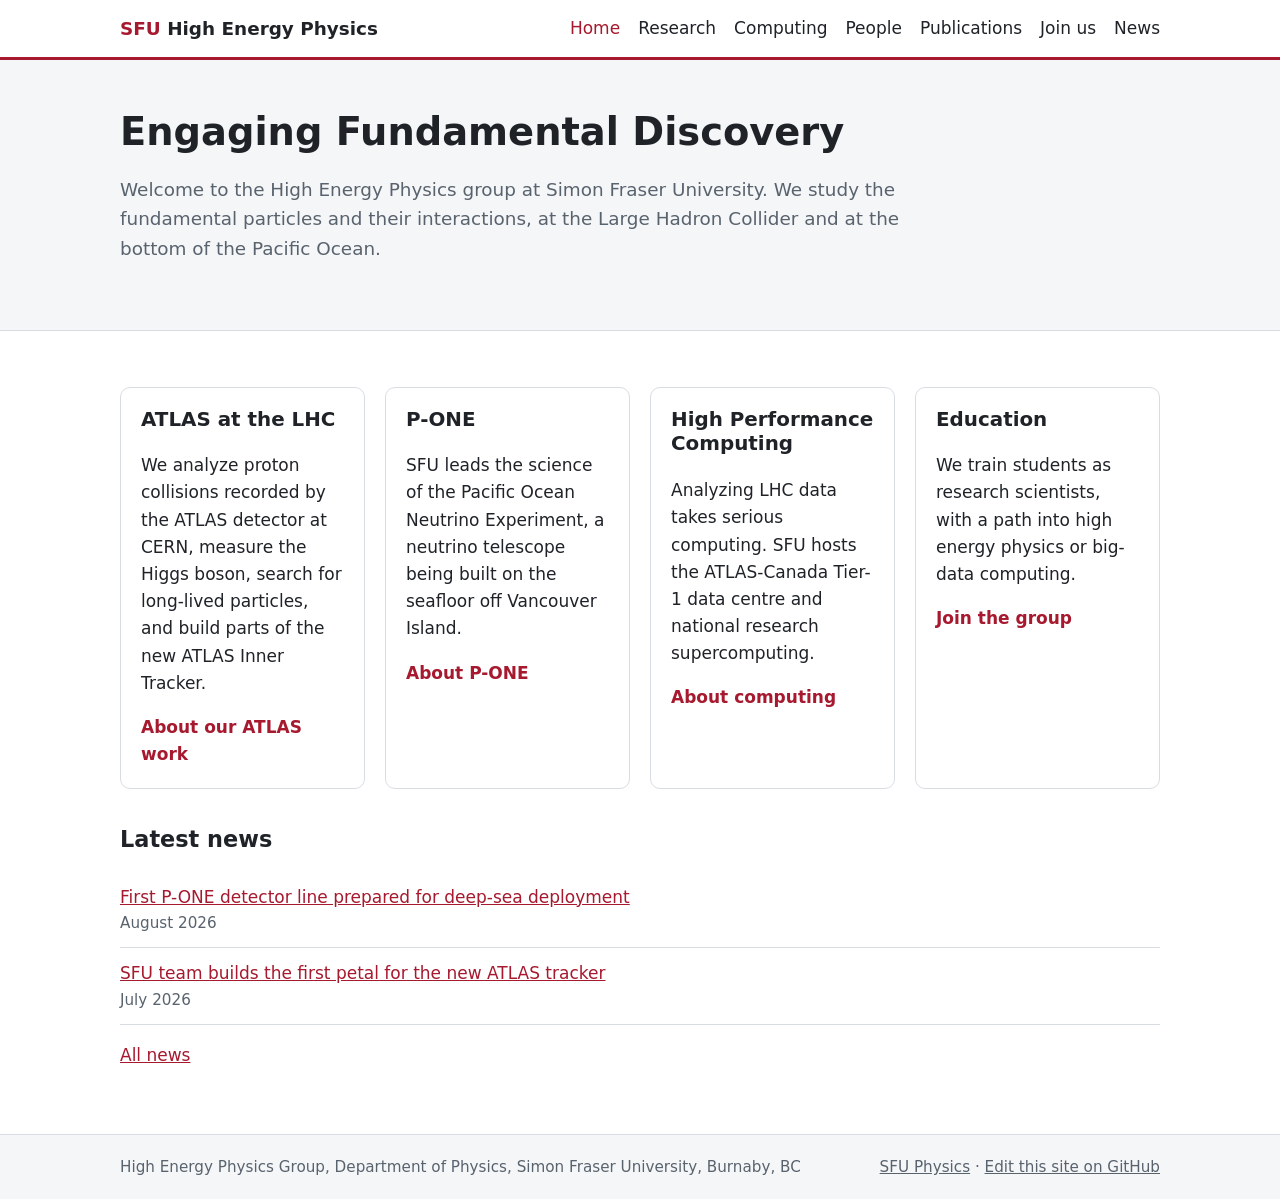
==== index.html @ f0be3c84 "Add starter site: seven pages, shared stylesheet, handover README Plain HTML and CSS with no build s" ====
<!doctype html>
<html lang="en">
<head>
  <meta charset="utf-8">
  <meta name="viewport" content="width=device-width, initial-scale=1">
  <title>Home | SFU High Energy Physics</title>
  <link rel="stylesheet" href="css/style.css">
</head>
<body>
  <!-- HEADER: the same block is on every page. If you change it, change it on all pages. -->
  <header class="site-header">
    <div class="wrap">
      <a class="brand" href="index.html"><span>SFU</span> High Energy Physics</a>
      <nav class="site-nav" aria-label="Main">
        <ul>
        <li><a href="index.html" aria-current="page">Home</a></li>
        <li><a href="research.html">Research</a></li>
        <li><a href="computing.html">Computing</a></li>
        <li><a href="people.html">People</a></li>
        <li><a href="publications.html">Publications</a></li>
        <li><a href="join.html">Join us</a></li>
        <li><a href="news.html">News</a></li>
        </ul>
      </nav>
    </div>
  </header>
  <!-- END HEADER -->

  <section class="hero">
    <div class="wrap">
      <h1>Engaging Fundamental Discovery</h1>
      <p class="lead">Welcome to the High Energy Physics group at Simon Fraser University. We study the fundamental particles and their interactions, at the Large Hadron Collider and at the bottom of the Pacific Ocean.</p>
    </div>
  </section>

  <main>
    <div class="wrap">
      <div class="cards">
        <article class="card">
          <h3>ATLAS at the LHC</h3>
          <p>We analyze proton collisions recorded by the ATLAS detector at CERN, measure the Higgs boson, search for long-lived particles, and build parts of the new ATLAS Inner Tracker.</p>
          <a class="more" href="research.html#atlas">About our ATLAS work</a>
        </article>
        <article class="card">
          <h3>P-ONE</h3>
          <p>SFU leads the science of the Pacific Ocean Neutrino Experiment, a neutrino telescope being built on the seafloor off Vancouver Island.</p>
          <a class="more" href="research.html#p-one">About P-ONE</a>
        </article>
        <article class="card">
          <h3>High Performance Computing</h3>
          <p>Analyzing LHC data takes serious computing. SFU hosts the ATLAS-Canada Tier-1 data centre and national research supercomputing.</p>
          <a class="more" href="computing.html">About computing</a>
        </article>
        <article class="card">
          <h3>Education</h3>
          <p>We train students as research scientists, with a path into high energy physics or big-data computing.</p>
          <a class="more" href="join.html">Join the group</a>
        </article>
      </div>

      <h2>Latest news</h2>
      <ul class="entries">
        <li><a href="https://www.sfu.ca/physics/news-events/news/2026/neutrino-telescope.html">First P-ONE detector line prepared for deep-sea deployment</a>
          <div class="meta">August 2026</div></li>
        <li><a href="https://educationnewscanada.com/article/education/level/university/1/1209546/searching-for-the-next-higgs-boson-sfu-team-drives-global-effort-to-boost-science-experiment-at-large-hadron-collider.html">SFU team builds the first petal for the new ATLAS tracker</a>
          <div class="meta">July 2026</div></li>
      </ul>
      <p><a href="news.html">All news</a></p>
    </div>
  </main>

  <!-- FOOTER: the same block is on every page. -->
  <footer class="site-footer">
    <div class="wrap">
      <span>High Energy Physics Group, Department of Physics, Simon Fraser University, Burnaby, BC</span>
      <span><a href="https://www.sfu.ca/physics.html">SFU Physics</a> · <a href="https://github.com/annabellegrimes/sfu-hep-website">Edit this site on GitHub</a></span>
    </div>
  </footer>
  <!-- END FOOTER -->
</body>
</html>
---- css/style.css ----
/* SFU High Energy Physics: shared stylesheet for every page. */

:root {
  --red: #a6192e;          /* SFU red */
  --red-dark: #7d1322;
  --ink: #1f2328;
  --muted: #59636e;
  --line: #d8dde3;
  --bg: #ffffff;
  --bg-soft: #f5f6f8;
  --max: 1080px;
}

* { box-sizing: border-box; }

body {
  margin: 0;
  font-family: system-ui, -apple-system, "Segoe UI", Roboto, Helvetica, Arial, sans-serif;
  font-size: 17px;
  line-height: 1.6;
  color: var(--ink);
  background: var(--bg);
}

a { color: var(--red); }
a:hover { color: var(--red-dark); }

img { max-width: 100%; height: auto; }

.wrap { max-width: var(--max); margin: 0 auto; padding: 0 20px; }

/* Header and menu */
.site-header { border-bottom: 3px solid var(--red); background: var(--bg); }
.site-header .wrap {
  display: flex; flex-wrap: wrap; align-items: center; justify-content: space-between;
  gap: 12px; padding-top: 14px; padding-bottom: 14px;
}
.brand { font-weight: 700; font-size: 1.15rem; color: var(--ink); text-decoration: none; }
.brand span { color: var(--red); }
.site-nav ul { list-style: none; display: flex; flex-wrap: wrap; gap: 4px 18px; margin: 0; padding: 0; }
.site-nav a { color: var(--ink); text-decoration: none; font-weight: 500; }
.site-nav a:hover, .site-nav a[aria-current="page"] { color: var(--red); }

/* Page sections */
main { padding: 32px 0 48px; }
h1, h2, h3 { line-height: 1.25; }
h1 { font-size: 2rem; margin: 0 0 12px; }
h2 { font-size: 1.4rem; margin-top: 36px; }
.lead { font-size: 1.15rem; color: var(--muted); max-width: 46em; }

.hero { background: var(--bg-soft); border-bottom: 1px solid var(--line); padding: 48px 0; }
.hero h1 { font-size: 2.4rem; }

.cards { display: grid; grid-template-columns: repeat(auto-fit, minmax(220px, 1fr)); gap: 20px; margin-top: 24px; }
.card { border: 1px solid var(--line); border-radius: 10px; padding: 20px; background: var(--bg); }
.card h3 { margin-top: 0; }
.card .more { font-weight: 600; text-decoration: none; }

/* People */
.people { display: grid; grid-template-columns: repeat(auto-fill, minmax(230px, 1fr)); gap: 16px; padding: 0; list-style: none; }
.people li { border: 1px solid var(--line); border-radius: 10px; padding: 14px 16px; }
.people .name { font-weight: 600; display: block; }
.people .role { color: var(--muted); font-size: 0.95rem; }

/* Lists of publications and news */
.entries { padding-left: 0; list-style: none; }
.entries li { padding: 12px 0; border-bottom: 1px solid var(--line); }
.entries .meta { color: var(--muted); font-size: 0.95rem; }

/* Footer */
.site-footer { border-top: 1px solid var(--line); background: var(--bg-soft); color: var(--muted); font-size: 0.95rem; }
.site-footer .wrap { padding-top: 20px; padding-bottom: 20px; display: flex; flex-wrap: wrap; gap: 8px 24px; justify-content: space-between; }
.site-footer a { color: var(--muted); }
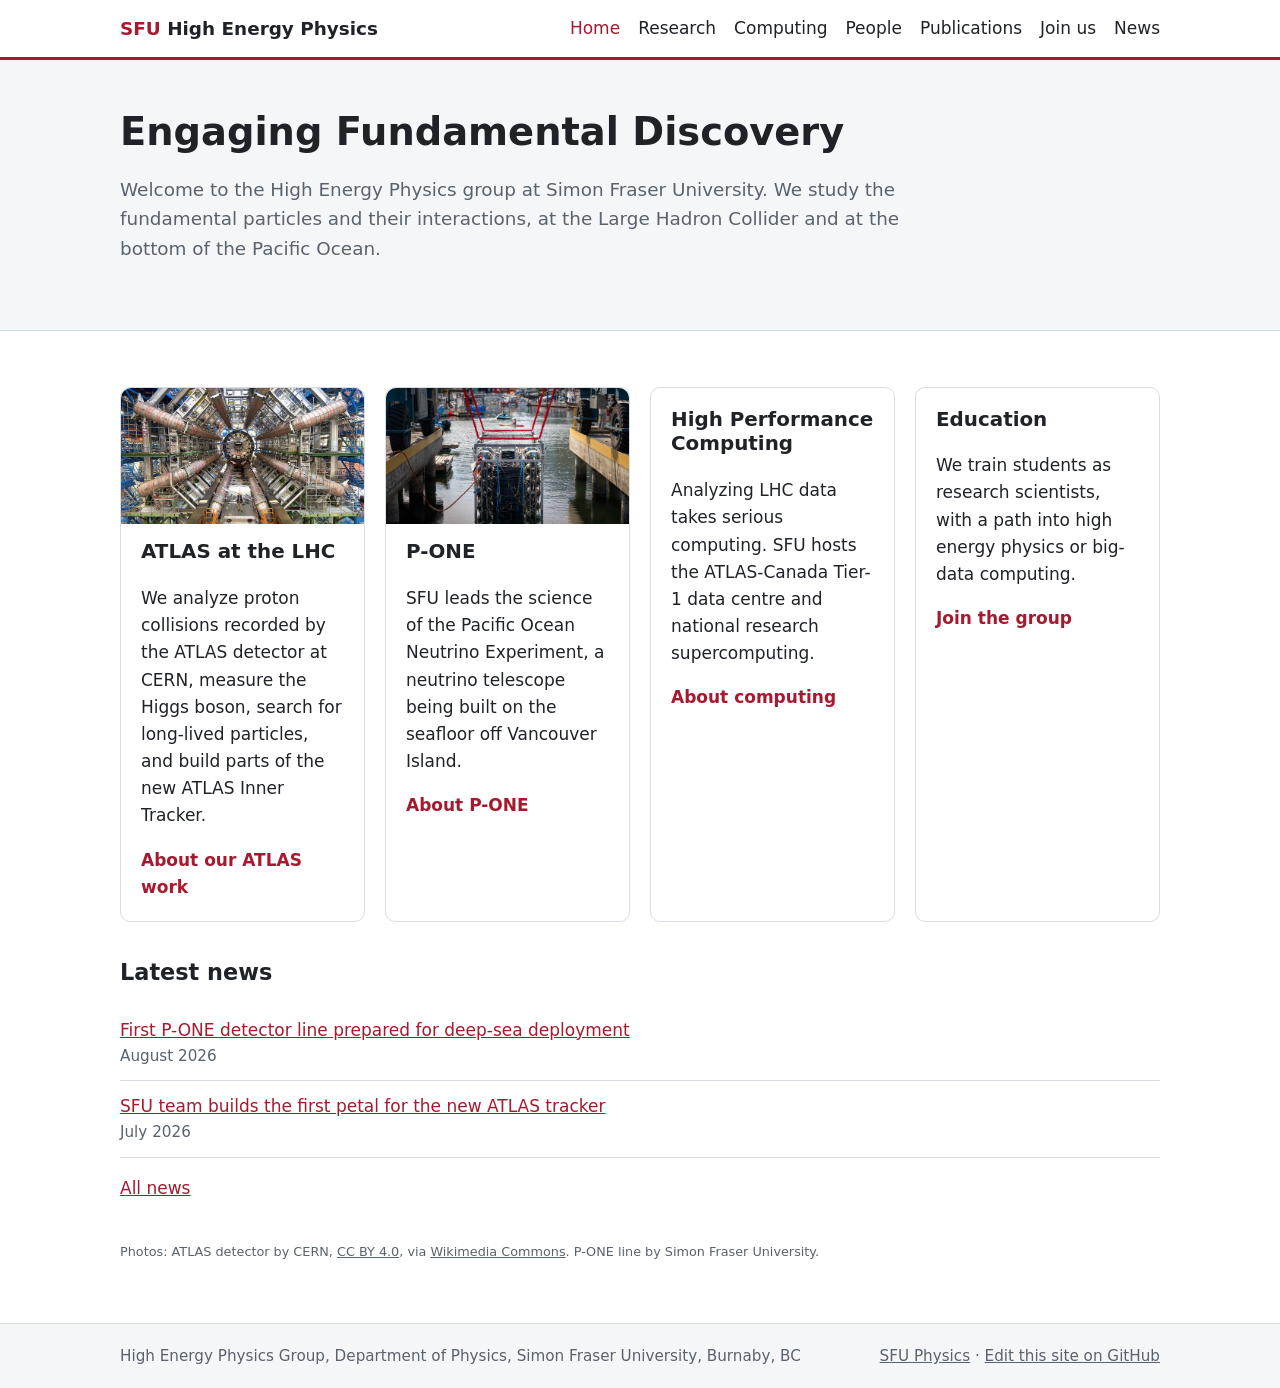
==== commit 8cbcf3b3: "Add photos to People, Research and Home pages - People: headshots for faculty, Annabelle Grimes and " ====
--- a/index.html
+++ b/index.html
@@ -37,11 +37,13 @@
     <div class="wrap">
       <div class="cards">
         <article class="card">
+          <img class="card-img" src="images/atlas-detector.jpg" alt="">
           <h3>ATLAS at the LHC</h3>
           <p>We analyze proton collisions recorded by the ATLAS detector at CERN, measure the Higgs boson, search for long-lived particles, and build parts of the new ATLAS Inner Tracker.</p>
           <a class="more" href="research.html#atlas">About our ATLAS work</a>
         </article>
         <article class="card">
+          <img class="card-img" src="images/p-one-line.jpg" alt="">
           <h3>P-ONE</h3>
           <p>SFU leads the science of the Pacific Ocean Neutrino Experiment, a neutrino telescope being built on the seafloor off Vancouver Island.</p>
           <a class="more" href="research.html#p-one">About P-ONE</a>
@@ -66,6 +68,8 @@
           <div class="meta">July 2026</div></li>
       </ul>
       <p><a href="news.html">All news</a></p>
+
+      <p class="credits">Photos: ATLAS detector by CERN, <a href="https://creativecommons.org/licenses/by/4.0/">CC BY 4.0</a>, via <a href="https://commons.wikimedia.org/wiki/File:ATLAS.jpg">Wikimedia Commons</a>. P-ONE line by Simon Fraser University.</p>
     </div>
   </main>
 
--- a/css/style.css
+++ b/css/style.css
@@ -55,12 +55,26 @@
 .card { border: 1px solid var(--line); border-radius: 10px; padding: 20px; background: var(--bg); }
 .card h3 { margin-top: 0; }
 .card .more { font-weight: 600; text-decoration: none; }
+/* Photo across the top of a card, edge to edge. */
+.card .card-img { display: block; width: calc(100% + 40px); max-width: none; margin: -20px -20px 16px; aspect-ratio: 16 / 9; object-fit: cover; border-radius: 10px 10px 0 0; }
+
+/* Photos with captions. Put one or more <figure>s inside <div class="figures">. */
+.figures { display: grid; grid-template-columns: repeat(auto-fit, minmax(280px, 1fr)); gap: 20px; margin: 24px 0; }
+.figures figure { margin: 0; }
+.figures img { display: block; width: 100%; aspect-ratio: 3 / 2; object-fit: cover; border-radius: 8px; background: var(--bg-soft); }
+.figures figcaption { color: var(--muted); font-size: 0.9rem; margin-top: 8px; }
+.figures .credit { display: block; font-size: 0.8rem; }
+.figures .credit a { color: var(--muted); }
 
 /* People */
 .people { display: grid; grid-template-columns: repeat(auto-fill, minmax(230px, 1fr)); gap: 16px; padding: 0; list-style: none; }
 .people li { border: 1px solid var(--line); border-radius: 10px; padding: 14px 16px; }
 .people .name { font-weight: 600; display: block; }
 .people .role { color: var(--muted); font-size: 0.95rem; }
+/* Photo at the top of a card. Square crop, biased upward so faces stay in frame. */
+.people .photo { display: block; width: 100%; aspect-ratio: 1; object-fit: cover; object-position: 50% 25%; border-radius: 6px; margin-bottom: 12px; background: var(--bg-soft); }
+/* Stand-in when there is no photo yet: a grey square with the person's initials. */
+.people .photo.initials { display: flex; align-items: center; justify-content: center; font-size: 3rem; font-weight: 600; color: var(--muted); }
 
 /* Lists of publications and news */
 .entries { padding-left: 0; list-style: none; }
@@ -71,3 +85,7 @@
 .site-footer { border-top: 1px solid var(--line); background: var(--bg-soft); color: var(--muted); font-size: 0.95rem; }
 .site-footer .wrap { padding-top: 20px; padding-bottom: 20px; display: flex; flex-wrap: wrap; gap: 8px 24px; justify-content: space-between; }
 .site-footer a { color: var(--muted); }
+
+/* Small photo credit line at the bottom of a page. */
+.credits { color: var(--muted); font-size: 0.8rem; margin-top: 40px; }
+.credits a { color: var(--muted); }
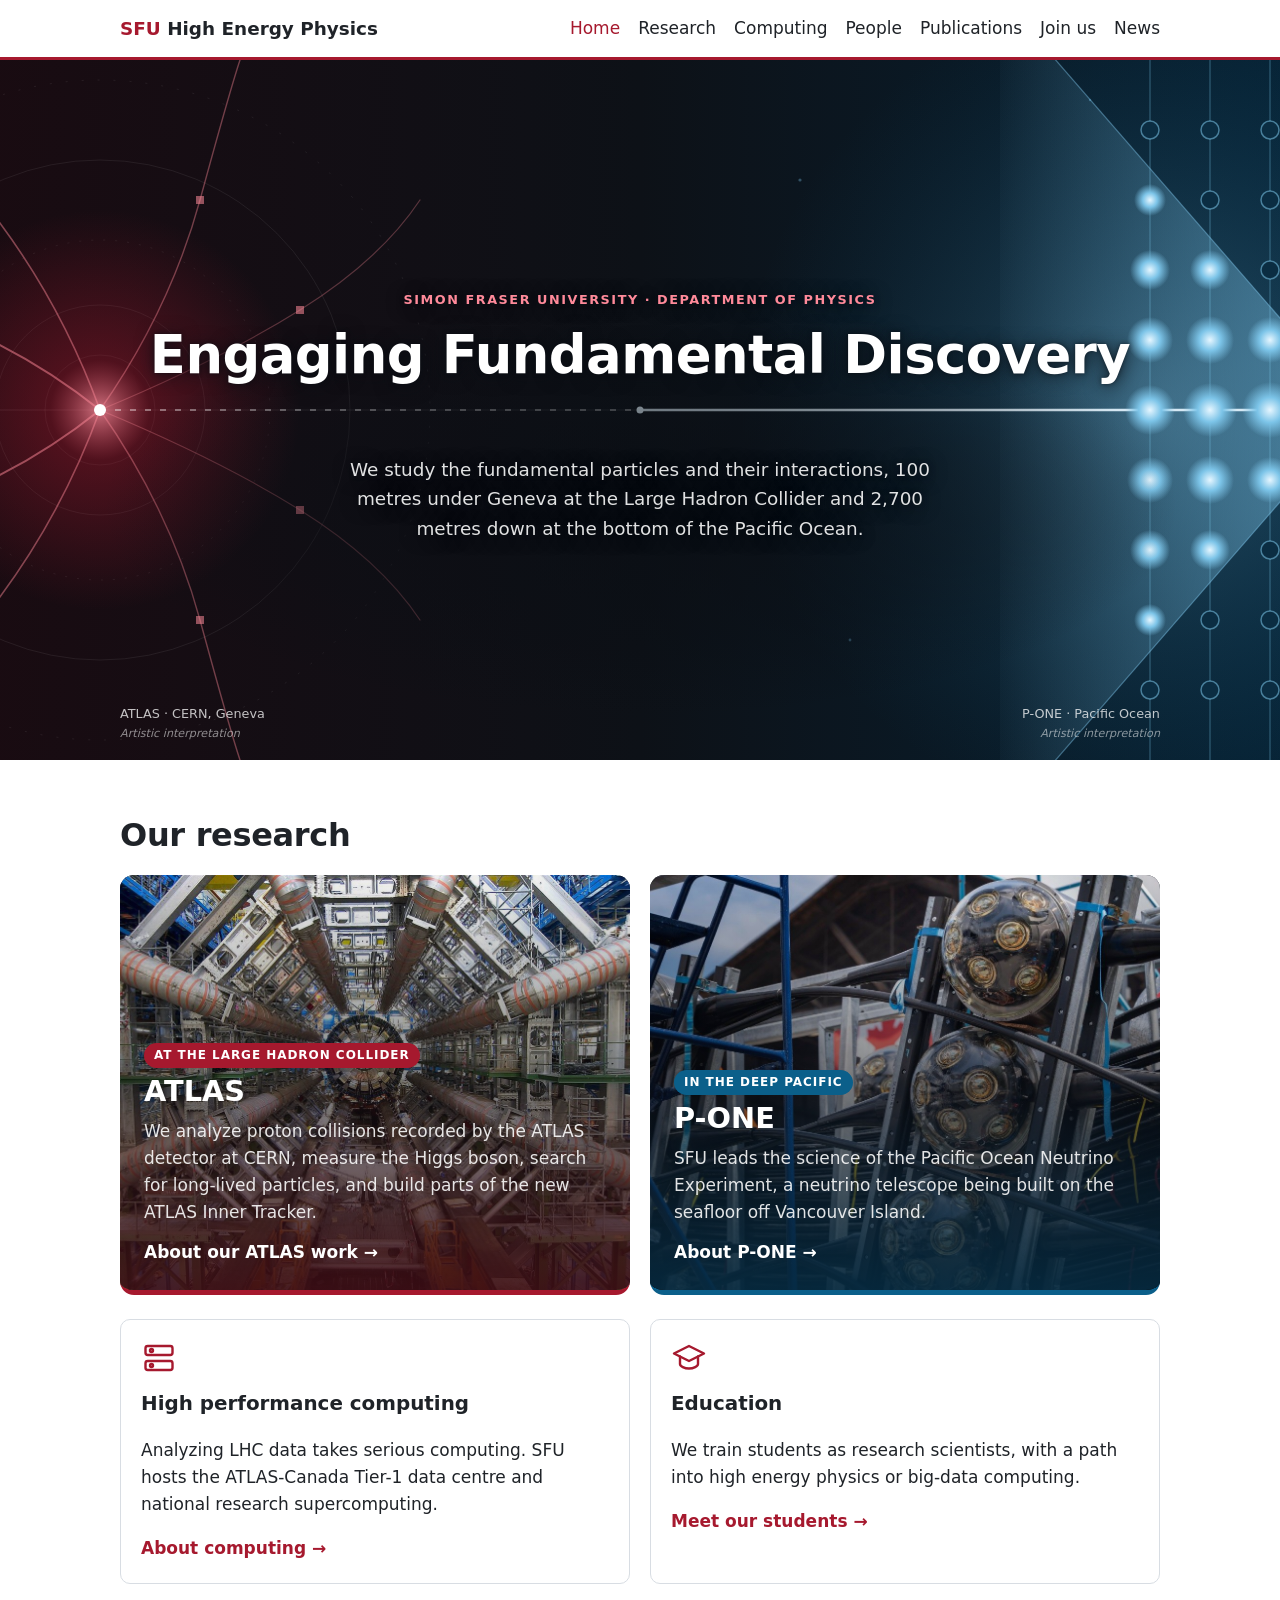
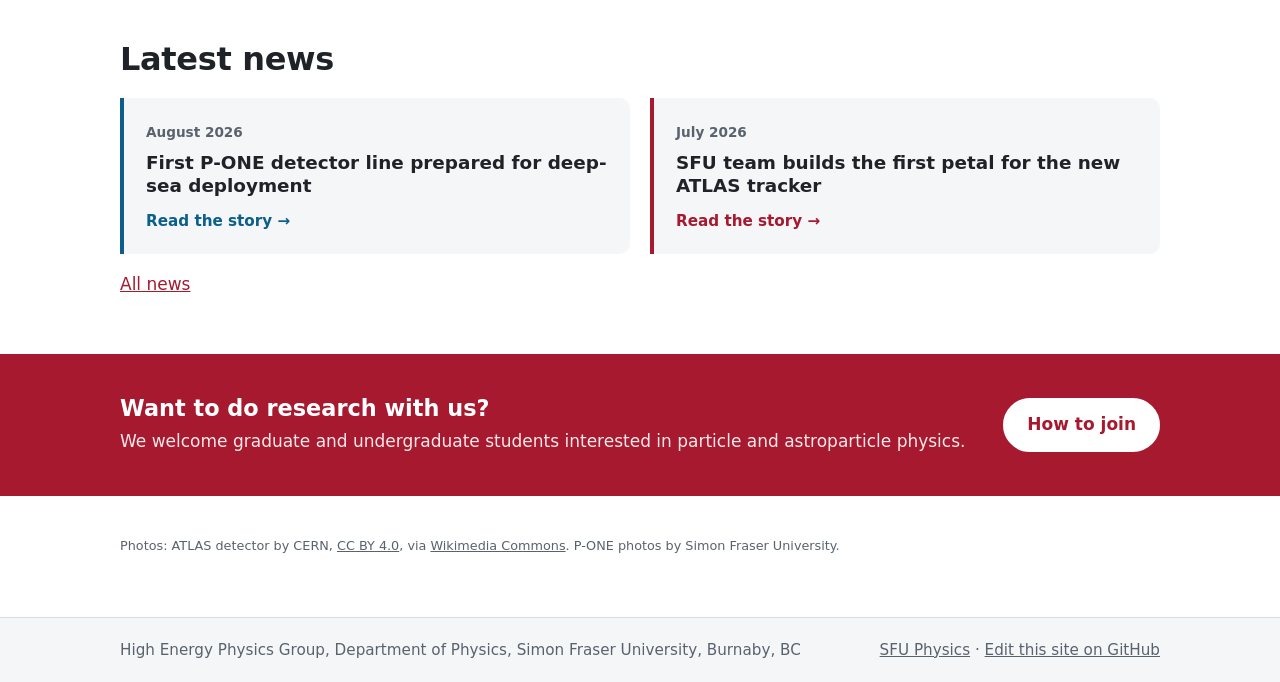
==== commit c70c6bb1: "Redesign all pages with a shared design language Design - New design language across all seven pages" ====
--- a/index.html
+++ b/index.html
@@ -26,50 +26,216 @@
   </header>
   <!-- END HEADER -->
 
-  <section class="hero">
-    <div class="wrap">
-      <h1>Engaging Fundamental Discovery</h1>
-      <p class="lead">Welcome to the High Energy Physics group at Simon Fraser University. We study the fundamental particles and their interactions, at the Large Hadron Collider and at the bottom of the Pacific Ocean.</p>
+  <!-- HERO: a drawn illustration (no photo) that links the two experiments. It is symmetrical about a straight line
+       across the middle (y = 350): the left half is ATLAS (red), the right half is P-ONE (blue).
+       The headline is centred; the two halves frame it.
+       Left: a collision at x = 260, with particle tracks curving out through the detector layers, mirrored above and below the line.
+       Middle: a neutral particle (dashed) travels along the line to the centre (x = 800), where it makes a charged particle.
+       Right: that particle carries on along the line; its Cherenkov light forms a cone like a boat's wake, with the tip at the
+       particle's current position (x = 1520) and a half-angle of about 49 degrees (the light itself leaves the track at about 41 degrees),
+       lighting up optical modules on three mooring lines.
+       The drawing is plain SVG in this file; colours match the site (red = ATLAS, blue = P-ONE). -->
+  <section class="home-hero home-hero-art">
+    <svg class="hero-art" viewBox="0 0 1600 700" preserveAspectRatio="xMidYMid slice" aria-hidden="true" focusable="false">
+      <defs>
+        <linearGradient id="art-bg" x1="0" y1="0" x2="1" y2="0">
+          <stop offset="0" stop-color="#1c0a10"/>
+          <stop offset="0.5" stop-color="#0d1117"/>
+          <stop offset="1" stop-color="#05263b"/>
+        </linearGradient>
+        <radialGradient id="art-glow-red" cx="0.5" cy="0.5" r="0.5">
+          <stop offset="0" stop-color="#ff8a9a" stop-opacity="0.8"/>
+          <stop offset="0.25" stop-color="#a6192e" stop-opacity="0.4"/>
+          <stop offset="1" stop-color="#a6192e" stop-opacity="0"/>
+        </radialGradient>
+        <radialGradient id="art-glow-blue" cx="0.5" cy="0.5" r="0.5">
+          <stop offset="0" stop-color="#7cc4e8" stop-opacity="0.3"/>
+          <stop offset="1" stop-color="#0b5f8a" stop-opacity="0"/>
+        </radialGradient>
+        <linearGradient id="art-cone" x1="1" y1="0" x2="0" y2="0">
+          <stop offset="0" stop-color="#7cc4e8" stop-opacity="0.55"/>
+          <stop offset="1" stop-color="#7cc4e8" stop-opacity="0.03"/>
+        </linearGradient>
+        <radialGradient id="art-module" cx="0.5" cy="0.5" r="0.5">
+          <stop offset="0" stop-color="#e6f6ff"/>
+          <stop offset="0.45" stop-color="#7cc4e8"/>
+          <stop offset="1" stop-color="#7cc4e8" stop-opacity="0"/>
+        </radialGradient>
+      </defs>
+
+      <!-- background: red on the left, night in the middle, ocean blue on the right -->
+      <rect width="1600" height="700" fill="url(#art-bg)"/>
+      <circle cx="1320" cy="350" r="420" fill="url(#art-glow-blue)"/>
+
+      <!-- the line everything sits on, straight across the banner -->
+      <line x1="0" y1="350" x2="1600" y2="350" stroke="#ffffff" stroke-opacity="0.1" stroke-width="1"/>
+
+      <!-- ===== ATLAS (left): detector layers around the collision point (group shifted left to frame the centred text) ===== -->
+      <g transform="translate(-140 0)">
+      <g fill="none" stroke="#ffffff" stroke-opacity="0.07">
+        <circle cx="400" cy="350" r="55"/>
+        <circle cx="400" cy="350" r="105"/>
+        <circle cx="400" cy="350" r="170" stroke-dasharray="2 10"/>
+        <circle cx="400" cy="350" r="250"/>
+        <circle cx="400" cy="350" r="330" stroke-dasharray="2 14"/>
+      </g>
+      <circle cx="400" cy="350" r="200" fill="url(#art-glow-red)"/>
+
+      <!-- charged particle tracks, curving in the magnetic field; each one has a mirror image below the line -->
+      <g fill="none" stroke="#ff8a9a" stroke-linecap="round">
+        <path d="M400 350 Q 300 270 180 240 T -60 250" stroke-opacity="0.5" stroke-width="2"/>
+        <path d="M400 350 Q 300 430 180 460 T -60 450" stroke-opacity="0.5" stroke-width="2"/>
+        <path d="M400 350 Q 360 240 290 150 T 140 0" stroke-opacity="0.45" stroke-width="1.6"/>
+        <path d="M400 350 Q 360 460 290 550 T 140 700" stroke-opacity="0.45" stroke-width="1.6"/>
+        <path d="M400 350 Q 470 250 500 140 T 540 0" stroke-opacity="0.4" stroke-width="1.4"/>
+        <path d="M400 350 Q 470 450 500 560 T 540 700" stroke-opacity="0.4" stroke-width="1.4"/>
+        <path d="M400 350 Q 520 300 600 250 T 720 140" stroke-opacity="0.3" stroke-width="1.2"/>
+        <path d="M400 350 Q 520 400 600 450 T 720 560" stroke-opacity="0.3" stroke-width="1.2"/>
+      </g>
+      <!-- energy deposits where tracks cross the outer layer (mirrored) -->
+      <g fill="#ff8a9a" fill-opacity="0.55">
+        <rect x="175" y="235" width="10" height="10"/><rect x="175" y="455" width="10" height="10"/>
+        <rect x="286" y="146" width="9" height="9"/><rect x="286" y="545" width="9" height="9"/>
+        <rect x="496" y="136" width="8" height="8"/><rect x="496" y="556" width="8" height="8"/>
+        <rect x="596" y="246" width="8" height="8"/><rect x="596" y="446" width="8" height="8"/>
+      </g>
+      <circle cx="400" cy="350" r="6" fill="#ffffff"/>
+      </g>
+
+      <!-- ===== the crossover: a neutral particle (invisible, so dashed) runs straight to the centre ===== -->
+      <path d="M260 350 L 800 350" stroke="#ffffff" stroke-opacity="0.5" stroke-width="1.6" stroke-dasharray="6 9"/>
+      <circle cx="800" cy="350" r="3.5" fill="#e6f6ff"/>
+
+      <!-- ===== P-ONE (right): the charged particle and its Cherenkov cone (group shifted right to frame the centred text) ===== -->
+      <g transform="translate(120 0)">
+      <polygon points="1400,350 1040,-64 1040,764" fill="url(#art-cone)"/>
+      <g stroke="#7cc4e8" stroke-opacity="0.45" stroke-width="1.2">
+        <line x1="1400" y1="350" x2="1040" y2="-64"/>
+        <line x1="1400" y1="350" x2="1040" y2="764"/>
+      </g>
+      <path d="M680 350 L 1400 350" stroke="#e6f6ff" stroke-opacity="0.9" stroke-width="2.4" stroke-linecap="round"/>
+      <circle cx="1400" cy="350" r="5" fill="#e6f6ff"/>
+
+      <!-- mooring lines with optical modules, every 70 units; the ones inside the cone are lit -->
+      <g stroke="#7cc4e8" stroke-opacity="0.28" stroke-width="1.5">
+        <line x1="1190" y1="0" x2="1190" y2="700"/>
+        <line x1="1250" y1="0" x2="1250" y2="700"/>
+        <line x1="1310" y1="0" x2="1310" y2="700"/>
+      </g>
+      <g fill="#0b2d42" stroke="#7cc4e8" stroke-opacity="0.55" stroke-width="1.5">
+        <circle cx="1190" cy="70" r="9"/><circle cx="1190" cy="630" r="9"/>
+        <circle cx="1250" cy="70" r="9"/><circle cx="1250" cy="140" r="9"/><circle cx="1250" cy="560" r="9"/><circle cx="1250" cy="630" r="9"/>
+        <circle cx="1310" cy="70" r="9"/><circle cx="1310" cy="140" r="9"/><circle cx="1310" cy="210" r="9"/><circle cx="1310" cy="490" r="9"/><circle cx="1310" cy="560" r="9"/><circle cx="1310" cy="630" r="9"/>
+      </g>
+      <g class="hero-art-lit">
+        <circle cx="1190" cy="140" r="16" fill="url(#art-module)"/>
+        <circle cx="1190" cy="210" r="20" fill="url(#art-module)"/>
+        <circle cx="1190" cy="280" r="23" fill="url(#art-module)"/>
+        <circle cx="1190" cy="350" r="25" fill="url(#art-module)"/>
+        <circle cx="1190" cy="420" r="23" fill="url(#art-module)"/>
+        <circle cx="1190" cy="490" r="20" fill="url(#art-module)"/>
+        <circle cx="1190" cy="560" r="16" fill="url(#art-module)"/>
+        <circle cx="1250" cy="210" r="20" fill="url(#art-module)"/>
+        <circle cx="1250" cy="280" r="24" fill="url(#art-module)"/>
+        <circle cx="1250" cy="350" r="27" fill="url(#art-module)"/>
+        <circle cx="1250" cy="420" r="24" fill="url(#art-module)"/>
+        <circle cx="1250" cy="490" r="20" fill="url(#art-module)"/>
+        <circle cx="1310" cy="280" r="23" fill="url(#art-module)"/>
+        <circle cx="1310" cy="350" r="28" fill="url(#art-module)"/>
+        <circle cx="1310" cy="420" r="23" fill="url(#art-module)"/>
+      </g>
+      </g>
+
+      <!-- a little drifting dust in the water -->
+      <g fill="#7cc4e8" fill-opacity="0.35">
+        <circle cx="960" cy="120" r="1.6"/><circle cx="1010" cy="580" r="1.4"/><circle cx="1250" cy="40" r="1.2"/>
+        <circle cx="1460" cy="610" r="1.6"/><circle cx="1540" cy="120" r="1.3"/><circle cx="1480" cy="300" r="1.2"/>
+      </g>
+    </svg>
+    <div class="wrap home-hero-text">
+      <div class="hero-above">
+        <p class="eyebrow">Simon Fraser University · Department of Physics</p>
+        <h1>Engaging Fundamental Discovery</h1>
+      </div>
+      <div class="hero-below">
+        <p class="lead">We study the fundamental particles and their interactions, 100 metres under Geneva at the Large Hadron Collider and 2,700 metres down at the bottom of the Pacific Ocean.</p>
+      </div>
+    </div>
+    <div class="wrap home-hero-labels" aria-hidden="true">
+      <span>ATLAS · CERN, Geneva<small>Artistic interpretation</small></span>
+      <span>P-ONE · Pacific Ocean<small>Artistic interpretation</small></span>
     </div>
   </section>
 
-  <main>
-    <div class="wrap">
+  <main class="home">
+
+    <div class="wrap">
+      <h2 class="section-title">Our research</h2>
+      <div class="feature-grid">
+        <a class="feature feature-atlas" href="research.html#atlas">
+          <img src="images/atlas-detector.jpg" alt="">
+          <div class="feature-text">
+            <span class="tag">At the Large Hadron Collider</span>
+            <h3>ATLAS</h3>
+            <p>We analyze proton collisions recorded by the ATLAS detector at CERN, measure the Higgs boson, search for long-lived particles, and build parts of the new ATLAS Inner Tracker.</p>
+            <span class="more">About our ATLAS work →</span>
+          </div>
+        </a>
+        <a class="feature feature-pone" href="research.html#p-one">
+          <img src="images/p-one-modules.jpg" alt="">
+          <div class="feature-text">
+            <span class="tag">In the deep Pacific</span>
+            <h3>P-ONE</h3>
+            <p>SFU leads the science of the Pacific Ocean Neutrino Experiment, a neutrino telescope being built on the seafloor off Vancouver Island.</p>
+            <span class="more">About P-ONE →</span>
+          </div>
+        </a>
+      </div>
+
       <div class="cards">
-        <article class="card">
-          <img class="card-img" src="images/atlas-detector.jpg" alt="">
-          <h3>ATLAS at the LHC</h3>
-          <p>We analyze proton collisions recorded by the ATLAS detector at CERN, measure the Higgs boson, search for long-lived particles, and build parts of the new ATLAS Inner Tracker.</p>
-          <a class="more" href="research.html#atlas">About our ATLAS work</a>
-        </article>
-        <article class="card">
-          <img class="card-img" src="images/p-one-line.jpg" alt="">
-          <h3>P-ONE</h3>
-          <p>SFU leads the science of the Pacific Ocean Neutrino Experiment, a neutrino telescope being built on the seafloor off Vancouver Island.</p>
-          <a class="more" href="research.html#p-one">About P-ONE</a>
-        </article>
-        <article class="card">
-          <h3>High Performance Computing</h3>
+        <a class="card card-link" href="computing.html">
+          <svg class="icon" viewBox="0 0 24 24" aria-hidden="true"><rect x="3" y="4" width="18" height="6" rx="1.5"/><rect x="3" y="14" width="18" height="6" rx="1.5"/><circle cx="7" cy="7" r="1"/><circle cx="7" cy="17" r="1"/></svg>
+          <h3>High performance computing</h3>
           <p>Analyzing LHC data takes serious computing. SFU hosts the ATLAS-Canada Tier-1 data centre and national research supercomputing.</p>
-          <a class="more" href="computing.html">About computing</a>
-        </article>
-        <article class="card">
+          <span class="more">About computing →</span>
+        </a>
+        <a class="card card-link" href="people.html#students">
+          <svg class="icon" viewBox="0 0 24 24" aria-hidden="true"><path d="M2 9l10-5 10 5-10 5z"/><path d="M6 11v5c0 1.5 3 3 6 3s6-1.5 6-3v-5"/></svg>
           <h3>Education</h3>
           <p>We train students as research scientists, with a path into high energy physics or big-data computing.</p>
-          <a class="more" href="join.html">Join the group</a>
-        </article>
-      </div>
-
-      <h2>Latest news</h2>
-      <ul class="entries">
-        <li><a href="https://www.sfu.ca/physics/news-events/news/2026/neutrino-telescope.html">First P-ONE detector line prepared for deep-sea deployment</a>
-          <div class="meta">August 2026</div></li>
-        <li><a href="https://educationnewscanada.com/article/education/level/university/1/1209546/searching-for-the-next-higgs-boson-sfu-team-drives-global-effort-to-boost-science-experiment-at-large-hadron-collider.html">SFU team builds the first petal for the new ATLAS tracker</a>
-          <div class="meta">July 2026</div></li>
-      </ul>
+          <span class="more">Meet our students →</span>
+        </a>
+      </div>
+
+      <h2 class="section-title">Latest news</h2>
+      <!-- Keep the two newest items from news.html here. -->
+      <div class="news-grid">
+        <a class="news-card news-card-pone" href="https://www.sfu.ca/physics/news-events/news/2026/neutrino-telescope.html">
+          <span class="date">August 2026</span>
+          <h3>First P-ONE detector line prepared for deep-sea deployment</h3>
+          <span class="more">Read the story →</span>
+        </a>
+        <a class="news-card" href="https://educationnewscanada.com/article/education/level/university/1/1209546/searching-for-the-next-higgs-boson-sfu-team-drives-global-effort-to-boost-science-experiment-at-large-hadron-collider.html">
+          <span class="date">July 2026</span>
+          <h3>SFU team builds the first petal for the new ATLAS tracker</h3>
+          <span class="more">Read the story →</span>
+        </a>
+      </div>
       <p><a href="news.html">All news</a></p>
-
-      <p class="credits">Photos: ATLAS detector by CERN, <a href="https://creativecommons.org/licenses/by/4.0/">CC BY 4.0</a>, via <a href="https://commons.wikimedia.org/wiki/File:ATLAS.jpg">Wikimedia Commons</a>. P-ONE line by Simon Fraser University.</p>
+    </div>
+
+    <section class="cta">
+      <div class="wrap">
+        <div>
+          <h2>Want to do research with us?</h2>
+          <p>We welcome graduate and undergraduate students interested in particle and astroparticle physics.</p>
+        </div>
+        <a class="button button-light" href="join.html">How to join</a>
+      </div>
+    </section>
+
+    <div class="wrap">
+      <p class="credits">Photos: ATLAS detector by CERN, <a href="https://creativecommons.org/licenses/by/4.0/">CC BY 4.0</a>, via <a href="https://commons.wikimedia.org/wiki/File:ATLAS.jpg">Wikimedia Commons</a>. P-ONE photos by Simon Fraser University.</p>
     </div>
   </main>
 
--- a/css/style.css
+++ b/css/style.css
@@ -1,10 +1,34 @@
-/* SFU High Energy Physics: shared stylesheet for every page. */
+/* SFU High Energy Physics: shared stylesheet for every page.
+
+   DESIGN LANGUAGE (see also "Design language" in README.md)
+   - Colours carry meaning. Red is SFU's brand colour and also marks ATLAS.
+     Blue marks P-ONE and nothing else. Purple marks IceCube. Anything that is
+     not about a particular experiment uses the neutral dark tag (.tag-neutral).
+   - Every page: header, dark banner (.page-hero, or .home-hero on the home page),
+     sections (.research-section), a red "join" band (.cta), footer.
+   - Section headings use <h2 class="section-title">.
+   - All colours are defined here. Use the variables, not hex codes. */
 
 :root {
-  --red: #a6192e;          /* SFU red */
+  /* Brand and ATLAS */
+  --red: #a6192e;          /* SFU red; also ATLAS */
   --red-dark: #7d1322;
+  --red-deep: #3a0d15;     /* dark ATLAS backgrounds */
+  --red-soft: #fbf3f4;     /* light ATLAS backgrounds */
+  --red-light: #ff8a9a;    /* red text on dark backgrounds */
+  /* P-ONE */
+  --ocean: #0b5f8a;
+  --ocean-dark: #084868;
+  --ocean-deep: #062a40;
+  --ocean-soft: #eef5f9;
+  --ocean-light: #7cc4e8;  /* blue text on dark backgrounds */
+  /* IceCube */
+  --ice: #5b3fa0;
+  /* Neutrals */
+  --night: #0d1117;        /* dark banners and sections */
   --ink: #1f2328;
   --muted: #59636e;
+  --grey: #9aa3ad;         /* "other experiment" */
   --line: #d8dde3;
   --bg: #ffffff;
   --bg-soft: #f5f6f8;
@@ -48,23 +72,12 @@
 h2 { font-size: 1.4rem; margin-top: 36px; }
 .lead { font-size: 1.15rem; color: var(--muted); max-width: 46em; }
 
-.hero { background: var(--bg-soft); border-bottom: 1px solid var(--line); padding: 48px 0; }
-.hero h1 { font-size: 2.4rem; }
 
 .cards { display: grid; grid-template-columns: repeat(auto-fit, minmax(220px, 1fr)); gap: 20px; margin-top: 24px; }
 .card { border: 1px solid var(--line); border-radius: 10px; padding: 20px; background: var(--bg); }
 .card h3 { margin-top: 0; }
 .card .more { font-weight: 600; text-decoration: none; }
-/* Photo across the top of a card, edge to edge. */
-.card .card-img { display: block; width: calc(100% + 40px); max-width: none; margin: -20px -20px 16px; aspect-ratio: 16 / 9; object-fit: cover; border-radius: 10px 10px 0 0; }
-
-/* Photos with captions. Put one or more <figure>s inside <div class="figures">. */
-.figures { display: grid; grid-template-columns: repeat(auto-fit, minmax(280px, 1fr)); gap: 20px; margin: 24px 0; }
-.figures figure { margin: 0; }
-.figures img { display: block; width: 100%; aspect-ratio: 3 / 2; object-fit: cover; border-radius: 8px; background: var(--bg-soft); }
-.figures figcaption { color: var(--muted); font-size: 0.9rem; margin-top: 8px; }
-.figures .credit { display: block; font-size: 0.8rem; }
-.figures .credit a { color: var(--muted); }
+
 
 /* People */
 .people { display: grid; grid-template-columns: repeat(auto-fill, minmax(230px, 1fr)); gap: 16px; padding: 0; list-style: none; }
@@ -73,13 +86,7 @@
 .people .role { color: var(--muted); font-size: 0.95rem; }
 /* Photo at the top of a card. Square crop, biased upward so faces stay in frame. */
 .people .photo { display: block; width: 100%; aspect-ratio: 1; object-fit: cover; object-position: 50% 25%; border-radius: 6px; margin-bottom: 12px; background: var(--bg-soft); }
-/* Stand-in when there is no photo yet: a grey square with the person's initials. */
-.people .photo.initials { display: flex; align-items: center; justify-content: center; font-size: 3rem; font-weight: 600; color: var(--muted); }
-
-/* Lists of publications and news */
-.entries { padding-left: 0; list-style: none; }
-.entries li { padding: 12px 0; border-bottom: 1px solid var(--line); }
-.entries .meta { color: var(--muted); font-size: 0.95rem; }
+
 
 /* Footer */
 .site-footer { border-top: 1px solid var(--line); background: var(--bg-soft); color: var(--muted); font-size: 0.95rem; }
@@ -89,3 +96,439 @@
 /* Small photo credit line at the bottom of a page. */
 .credits { color: var(--muted); font-size: 0.8rem; margin-top: 40px; }
 .credits a { color: var(--muted); }
+
+/* Buttons */
+.button { display: inline-block; padding: 11px 22px; border-radius: 999px; background: var(--red); color: #fff; font-weight: 600; text-decoration: none; border: 2px solid var(--red); transition: background 0.15s, color 0.15s; }
+.button:hover { background: var(--red-dark); border-color: var(--red-dark); color: #fff; }
+.button-ghost { background: transparent; border-color: #fff; color: #fff; }
+.button-ghost:hover { background: #fff; border-color: #fff; color: var(--ink); }
+.button-light { background: #fff; border-color: #fff; color: var(--red); }
+.button-light:hover { background: transparent; color: #fff; border-color: #fff; }
+
+/* ---------- Home page ---------- */
+
+/* Hero: two photos side by side, darkened, with text on top. */
+.home-hero { position: relative; display: flex; flex-direction: column; min-height: min(78vh, 640px); color: #fff; background: var(--night); overflow: hidden; }
+.home-hero-photos { position: absolute; inset: 0; display: grid; grid-template-columns: 1fr 1fr; }
+.home-hero-photos img { width: 100%; height: 100%; object-fit: cover; }
+.home-hero::after { content: ""; position: absolute; inset: 0; background: linear-gradient(100deg, rgba(10, 14, 20, 0.92) 0%, rgba(10, 14, 20, 0.7) 45%, rgba(10, 14, 20, 0.25) 100%); }
+.home-hero-text, .home-hero-labels { position: relative; z-index: 1; width: 100%; }
+.home-hero-text { padding-top: 96px; padding-bottom: 48px; }
+.home-hero h1 { font-size: clamp(2.2rem, 5vw, 3.6rem); max-width: 12em; margin-bottom: 16px; letter-spacing: -0.01em; }
+.home-hero .lead { color: rgba(255, 255, 255, 0.88); max-width: 34em; }
+.eyebrow { text-transform: uppercase; letter-spacing: 0.12em; font-size: 0.8rem; font-weight: 600; color: var(--red-light); margin: 0 0 12px; }
+.buttons { display: flex; flex-wrap: wrap; gap: 12px; margin-top: 28px; }
+.home-hero-labels { margin-top: auto; display: flex; justify-content: space-between; gap: 12px; padding-bottom: 18px; font-size: 0.8rem; color: rgba(255, 255, 255, 0.75); }
+.home-hero-labels span:last-child { text-align: right; }
+.home-hero-labels small { display: block; font-size: 0.7rem; font-style: italic; opacity: 0.7; }
+
+/* The home page sections set their own spacing. */
+main.home { padding-top: 0; }
+.section-title { font-size: 1.7rem; margin: 56px 0 20px; }
+
+/* Facts strip */
+.facts { background: var(--bg-soft); border-bottom: 1px solid var(--line); }
+.facts .wrap { display: grid; grid-template-columns: repeat(auto-fit, minmax(200px, 1fr)); gap: 24px; padding-top: 28px; padding-bottom: 28px; }
+.fact strong { display: block; font-size: 1.9rem; line-height: 1.1; color: var(--red); }
+.fact span { color: var(--muted); font-size: 0.92rem; }
+
+/* Big photo panels for the experiments */
+.feature-grid { display: grid; grid-template-columns: repeat(auto-fit, minmax(300px, 1fr)); gap: 20px; }
+.feature { position: relative; display: flex; align-items: flex-end; min-height: 420px; border-radius: 14px; overflow: hidden; color: #fff; text-decoration: none; background: var(--night); }
+.feature img { position: absolute; inset: 0; width: 100%; height: 100%; object-fit: cover; transition: transform 0.4s ease; }
+.feature::after { content: ""; position: absolute; inset: 0; background: linear-gradient(to top, rgba(10, 14, 20, 0.92) 0%, rgba(10, 14, 20, 0.55) 50%, rgba(10, 14, 20, 0.05) 100%); }
+.feature-text { position: relative; z-index: 1; padding: 24px; }
+.feature h3 { font-size: 1.8rem; margin: 6px 0 8px; }
+.feature p { color: rgba(255, 255, 255, 0.88); margin: 0 0 12px; }
+.feature .more { font-weight: 600; }
+.feature:hover, .feature:focus-visible { color: #fff; }
+.feature:hover img, .feature:focus-visible img { transform: scale(1.04); }
+.tag { display: inline-block; font-size: 0.75rem; font-weight: 600; text-transform: uppercase; letter-spacing: 0.08em; padding: 3px 10px; border-radius: 999px; background: var(--red); color: #fff; }
+
+/* Clickable cards (computing, education) */
+.card-link { display: block; color: var(--ink); text-decoration: none; transition: border-color 0.15s, box-shadow 0.15s, transform 0.15s; }
+.card-link:hover { color: var(--ink); border-color: var(--red); box-shadow: 0 6px 20px rgba(0, 0, 0, 0.08); transform: translateY(-2px); }
+.card-link .more { color: var(--red); }
+.icon { width: 36px; height: 36px; fill: none; stroke: var(--red); stroke-width: 1.6; stroke-linecap: round; stroke-linejoin: round; margin-bottom: 8px; }
+
+/* News cards */
+.news-grid { display: grid; grid-template-columns: repeat(auto-fit, minmax(280px, 1fr)); gap: 20px; }
+.news-card { display: block; padding: 20px 22px; border-left: 4px solid var(--red); background: var(--bg-soft); border-radius: 0 10px 10px 0; color: var(--ink); text-decoration: none; transition: background 0.15s; }
+.news-card:hover { background: color-mix(in srgb, var(--bg-soft) 85%, var(--ink)); color: var(--ink); }
+.news-card .date { color: var(--muted); font-size: 0.85rem; font-weight: 600; }
+.news-card h3 { margin: 6px 0 10px; font-size: 1.15rem; }
+.news-card .more { color: var(--red); font-weight: 600; font-size: 0.95rem; }
+
+/* Red "join us" band */
+.cta { background: var(--red); color: #fff; margin-top: 56px; }
+.cta .wrap { display: flex; flex-wrap: wrap; align-items: center; justify-content: space-between; gap: 20px; padding-top: 40px; padding-bottom: 40px; }
+.cta h2 { margin: 0 0 6px; }
+.cta p { margin: 0; color: rgba(255, 255, 255, 0.9); }
+
+@media (max-width: 640px) {
+  .home-hero-text { padding-top: 64px; }
+  .home-hero::after { background: rgba(10, 14, 20, 0.78); }
+  .facts .wrap { grid-template-columns: 1fr 1fr; gap: 20px 16px; }
+  .fact strong { font-size: 1.5rem; }
+  .feature { min-height: 360px; }
+}
+@media (prefers-reduced-motion: reduce) {
+  .feature img, .card-link, .button { transition: none; }
+  .feature:hover img { transform: none; }
+  .card-link:hover { transform: none; }
+}
+
+/* ---------- Inner page hero (used on Research; reusable on other pages) ---------- */
+.page-hero { position: relative; color: #fff; background: var(--night); overflow: hidden; }
+.page-hero-bg { position: absolute; inset: 0; width: 100%; height: 100%; object-fit: cover; object-position: 70% 50%; opacity: 0.55; }
+.page-hero::after { content: ""; position: absolute; inset: 0; background: linear-gradient(90deg, rgba(10, 14, 20, 0.95) 0%, rgba(10, 14, 20, 0.6) 60%, rgba(10, 14, 20, 0.2) 100%); }
+.page-hero-text { position: relative; z-index: 1; padding-top: 72px; padding-bottom: 56px; }
+.page-hero h1 { font-size: clamp(2rem, 4.5vw, 3rem); max-width: 14em; letter-spacing: -0.01em; }
+.page-hero .lead { color: rgba(255, 255, 255, 0.88); max-width: 36em; }
+.jump-links { display: flex; flex-wrap: wrap; gap: 10px; margin-top: 24px; }
+.jump-links a { padding: 7px 16px; border: 1px solid rgba(255, 255, 255, 0.5); border-radius: 999px; color: #fff; text-decoration: none; font-weight: 500; font-size: 0.95rem; }
+.jump-links a:hover { background: #fff; color: var(--ink); }
+
+/* ---------- Research page ---------- */
+main.research { padding: 0; }
+.research-section { padding: 64px 0; scroll-margin-top: 12px; }
+.section-alt { background: var(--bg-soft); border-top: 1px solid var(--line); border-bottom: 1px solid var(--line); }
+.research-section h2 { font-size: 2.2rem; margin: 10px 0 8px; }
+.subhead { font-size: 1.3rem; margin: 48px 0 16px; }
+.tag-ocean { background: var(--ocean); }
+
+/* Text and a photo side by side; stacks on narrow screens. */
+.split { display: grid; grid-template-columns: repeat(auto-fit, minmax(300px, 1fr)); gap: 32px 40px; align-items: center; margin-top: 8px; }
+.split + .split, .steps + .split { margin-top: 40px; }
+
+.photo-figure { margin: 0; }
+.photo-figure img { display: block; width: 100%; aspect-ratio: 3 / 2; object-fit: cover; border-radius: 12px; box-shadow: 0 10px 30px rgba(0, 0, 0, 0.12); }
+.photo-figure figcaption { color: var(--muted); font-size: 0.9rem; margin-top: 10px; }
+.photo-figure .credit { display: block; font-size: 0.8rem; }
+.photo-figure .credit a { color: var(--muted); }
+
+/* Research topic tiles */
+.topic-grid { display: grid; grid-template-columns: repeat(auto-fit, minmax(220px, 1fr)); gap: 16px; }
+.topic { padding: 20px; border: 1px solid var(--line); border-radius: 12px; background: var(--bg); }
+.topic h4 { margin: 4px 0 6px; font-size: 1.05rem; }
+.topic p { margin: 0; color: var(--muted); font-size: 0.95rem; }
+
+/* Dark highlight box with a big number */
+.callout { display: grid; grid-template-columns: auto 1fr; gap: 28px; align-items: center; margin-top: 40px; padding: 28px 32px; border-radius: 14px; background: var(--ink); color: #fff; scroll-margin-top: 12px; }
+.callout h3 { margin: 0 0 8px; }
+.callout p { margin: 0; color: rgba(255, 255, 255, 0.85); }
+.callout-stat { text-align: center; padding-right: 28px; border-right: 1px solid rgba(255, 255, 255, 0.2); }
+.callout-stat strong { display: block; font-size: 3rem; line-height: 1; color: var(--red-light); }
+.callout-stat span { font-size: 0.85rem; color: rgba(255, 255, 255, 0.75); }
+
+/* Numbered "how it works" steps */
+.steps { list-style: none; padding: 0; margin: 0; display: grid; grid-template-columns: repeat(auto-fit, minmax(220px, 1fr)); gap: 16px; counter-reset: step; }
+.steps li { counter-increment: step; position: relative; padding: 20px 20px 20px 68px; background: var(--bg); border: 1px solid var(--line); border-radius: 12px; }
+.steps li::before { content: counter(step); position: absolute; left: 20px; top: 20px; width: 34px; height: 34px; border-radius: 50%; background: var(--ocean); color: #fff; font-weight: 700; display: flex; align-items: center; justify-content: center; }
+.steps h4 { margin: 4px 0 6px; }
+.steps p { margin: 0; color: var(--muted); font-size: 0.95rem; }
+
+/* Vertical timeline */
+.timeline { list-style: none; padding: 0; margin: 16px 0 20px 7px; border-left: 2px solid var(--line); }
+.timeline li { position: relative; padding: 0 0 18px 24px; }
+.timeline li::before { content: ""; position: absolute; left: -9px; top: 5px; width: 16px; height: 16px; border-radius: 50%; background: var(--bg); border: 2px solid var(--line); box-sizing: border-box; }
+.timeline li.done::before { background: var(--ocean); border-color: var(--ocean); }
+.timeline li.now::before { border-color: var(--ocean); box-shadow: 0 0 0 4px rgba(11, 95, 138, 0.2); }
+.timeline .when { display: block; font-weight: 700; font-size: 0.85rem; text-transform: uppercase; letter-spacing: 0.06em; color: var(--ocean); }
+
+.research .cta { margin-top: 0; }
+
+@media (max-width: 640px) {
+  .page-hero::after { background: rgba(10, 14, 20, 0.8); }
+  .research-section { padding: 48px 0; }
+  .callout { grid-template-columns: 1fr; padding: 24px; }
+  .callout-stat { border-right: 0; padding-right: 0; border-bottom: 1px solid rgba(255, 255, 255, 0.2); padding-bottom: 16px; }
+}
+
+/* ---------- Computing page ---------- */
+/* Hero without a photo: a faint grid pattern instead. */
+.page-hero-grid { background-color: var(--night); background-image: linear-gradient(rgba(255, 255, 255, 0.05) 1px, transparent 1px), linear-gradient(90deg, rgba(255, 255, 255, 0.05) 1px, transparent 1px); background-size: 32px 32px; }
+.page-hero-grid::after { background: radial-gradient(ellipse at 85% 30%, rgba(166, 25, 46, 0.45), transparent 60%); }
+
+.provides { padding: 24px 28px; border: 1px solid var(--line); border-radius: 14px; background: var(--bg); }
+.provides h3 { margin-top: 0; }
+.check-list { list-style: none; padding: 0; margin: 0; }
+.check-list li { position: relative; padding: 0 0 12px 30px; }
+.check-list li::before { content: ""; position: absolute; left: 2px; top: 6px; width: 14px; height: 8px; border-left: 3px solid var(--red); border-bottom: 3px solid var(--red); transform: rotate(-45deg); }
+
+.timeline-red { border-left-color: var(--line); }
+.timeline-red li.done::before { background: var(--red); border-color: var(--red); }
+.timeline-red li.now::before { border-color: var(--red); box-shadow: 0 0 0 4px rgba(166, 25, 46, 0.2); }
+.timeline-red .when { color: var(--red); }
+
+.pill-list { list-style: none; padding: 0; margin: 0 0 20px; display: flex; flex-wrap: wrap; gap: 8px; }
+.pill-list li { padding: 4px 12px; border-radius: 999px; background: var(--bg-soft); border: 1px solid var(--line); font-size: 0.9rem; }
+.contact-list { padding-left: 18px; }
+
+/* Dark section with the grid tiers */
+.section-dark { background: var(--night); color: #fff; }
+.section-dark .lead { color: rgba(255, 255, 255, 0.8); }
+.tiers { list-style: none; padding: 0; margin: 36px 0 0; display: grid; grid-template-columns: repeat(3, 1fr); gap: 48px; }
+.tier { position: relative; padding: 24px; border-radius: 14px; background: rgba(255, 255, 255, 0.06); border: 1px solid rgba(255, 255, 255, 0.14); }
+.tier h3 { margin: 8px 0 6px; }
+.tier p { margin: 0; color: rgba(255, 255, 255, 0.78); font-size: 0.95rem; }
+.tier-label { font-size: 0.75rem; font-weight: 700; text-transform: uppercase; letter-spacing: 0.1em; color: var(--red-light); }
+.tier-sfu { background: var(--red); border-color: var(--red); }
+.tier-sfu .tier-label { color: #fff; opacity: 0.85; }
+.tier-sfu p { color: rgba(255, 255, 255, 0.92); }
+/* Arrow between steps */
+.tier + .tier::before { content: "→"; position: absolute; left: -38px; top: 50%; transform: translateY(-50%); font-size: 1.8rem; color: rgba(255, 255, 255, 0.5); }
+
+/* Spec sheet (definition list) */
+.spec-sheet { margin: 0; border-radius: 14px; overflow: hidden; border: 1px solid var(--line); background: var(--bg); }
+.spec-sheet div { display: flex; justify-content: space-between; gap: 16px; padding: 14px 20px; border-bottom: 1px solid var(--line); }
+.spec-sheet div:last-child { border-bottom: 0; }
+.spec-sheet dt { color: var(--muted); }
+.spec-sheet dd { margin: 0; font-weight: 700; text-align: right; }
+
+@media (max-width: 760px) {
+  .tiers { grid-template-columns: 1fr; gap: 36px; }
+  .tier + .tier::before { content: "↓"; left: 50%; top: -32px; transform: translateX(-50%); }
+}
+
+/* ---------- People page ---------- */
+.people-heading { font-size: 1.8rem; margin: 0 0 24px; }
+.people { gap: 20px; }
+.people li { padding: 0 0 16px; overflow: hidden; border-radius: 14px; background: var(--bg); transition: box-shadow 0.15s, transform 0.15s; }
+.people li:hover { box-shadow: 0 8px 24px rgba(0, 0, 0, 0.08); transform: translateY(-2px); }
+.people .photo { border-radius: 0; margin-bottom: 14px; }
+.people .name, .people .role { display: block; padding: 0 16px; }
+.people .name { font-size: 1.08rem; }
+.people .name a { color: var(--ink); text-decoration: none; }
+.people .name a:hover { color: var(--red); }
+/* Smaller cards with a round badge, for former members */
+.people-compact { grid-template-columns: repeat(auto-fill, minmax(260px, 1fr)); }
+.people-compact li { display: grid; grid-template-columns: 56px 1fr; column-gap: 14px; align-items: center; align-content: center; padding: 14px 16px; }
+.people-compact .photo { grid-row: span 3; width: 56px; margin: 0; border-radius: 50%; }
+.people-compact .name, .people-compact .role { padding: 0; }
+
+/* ---------- Publications page ---------- */
+.thesis-year { display: grid; grid-template-columns: 120px 1fr; gap: 24px; padding: 24px 0; border-top: 1px solid var(--line); }
+.thesis-year .year { margin: 0; font-size: 2rem; color: var(--red); line-height: 1.1; }
+.theses { list-style: none; padding: 0; margin: 0; display: grid; gap: 12px; }
+.thesis { padding: 16px 20px; border: 1px solid var(--line); border-radius: 12px; background: var(--bg); transition: border-color 0.15s; }
+.thesis:hover { border-color: var(--red); }
+.thesis a { display: block; font-weight: 600; color: var(--ink); text-decoration: none; }
+.thesis a:hover { color: var(--red); }
+.thesis .author { display: block; color: var(--muted); font-size: 0.92rem; margin-top: 2px; }
+.callout a.on-dark { color: var(--red-light); }
+.callout-stat strong { font-size: clamp(2rem, 5vw, 3rem); }
+
+/* ---------- News page ---------- */
+.news-list { display: grid; gap: 28px; }
+.news-item { display: grid; grid-template-columns: minmax(0, 2fr) minmax(0, 3fr); gap: 0; border: 1px solid var(--line); border-radius: 14px; overflow: hidden; background: var(--bg); }
+.news-item > img { width: 100%; height: 100%; min-height: 220px; object-fit: cover; }
+.news-item:not(:has(> img)) { grid-template-columns: 1fr; }
+.news-body { padding: 28px 32px; align-self: center; }
+.news-meta { display: flex; flex-wrap: wrap; align-items: center; gap: 10px; color: var(--muted); font-size: 0.9rem; margin: 0 0 10px; }
+.news-body h3 { font-size: 1.4rem; margin: 0 0 10px; }
+.news-body h3 a { color: var(--ink); text-decoration: none; }
+.news-body h3 a:hover { color: var(--red); }
+.news-body p:last-child { margin: 0; color: var(--muted); }
+
+/* ---------- Join page ---------- */
+.topic-grid { margin-top: 24px; }
+.paths { display: grid; grid-template-columns: repeat(auto-fit, minmax(300px, 1fr)); gap: 24px; }
+.path { padding: 28px; border-radius: 14px; background: var(--bg); border: 1px solid var(--line); scroll-margin-top: 12px; }
+.path h2 { margin: 10px 0 20px; font-size: 1.6rem; }
+.path .steps { grid-template-columns: 1fr; }
+.steps-red li::before { background: var(--red); }
+
+@media (max-width: 640px) {
+  .thesis-year { grid-template-columns: 1fr; gap: 12px; }
+  .people:not(.people-compact) { grid-template-columns: 1fr 1fr; gap: 12px; }
+  .people:not(.people-compact) .name, .people:not(.people-compact) .role { padding: 0 12px; }
+  .people .role { font-size: 0.85rem; }
+  .news-item { grid-template-columns: 1fr; }
+  .news-item > img { min-height: 0; aspect-ratio: 16 / 9; height: auto; }
+  .news-body { padding: 22px; }
+}
+@media (prefers-reduced-motion: reduce) {
+  .people li { transition: none; }
+  .people li:hover { transform: none; }
+}
+
+/* External news feed (P-ONE collaboration news on news.html) */
+.section-head { display: flex; flex-wrap: wrap; align-items: flex-end; justify-content: space-between; gap: 20px; margin-bottom: 28px; }
+.section-head h2 { margin: 10px 0 8px; }
+.section-head .lead { margin: 0; }
+.button-ocean { background: var(--ocean); border-color: var(--ocean); }
+.button-ocean:hover { background: var(--ocean-dark); border-color: var(--ocean-dark); }
+.feed { --feed: var(--ocean); list-style: none; padding: 0; margin: 0; border-left: 2px solid color-mix(in srgb, var(--feed) 25%, transparent); }
+.feed li { position: relative; padding: 0 0 26px 28px; }
+.feed li::before { content: ""; position: absolute; left: -7px; top: 6px; width: 12px; height: 12px; border-radius: 50%; background: var(--feed); }
+.feed time { display: block; font-size: 0.82rem; font-weight: 700; text-transform: uppercase; letter-spacing: 0.06em; color: var(--feed); }
+.feed a { font-weight: 600; font-size: 1.08rem; color: var(--ink); text-decoration: none; }
+.feed a:hover { color: var(--feed); text-decoration: underline; }
+.feed p { margin: 4px 0 0; color: var(--muted); font-size: 0.95rem; }
+.callout + .callout { margin-top: 20px; }
+.callout-ocean { background: var(--ocean-deep); }
+.callout-ocean .callout-stat strong, .callout-ocean a.on-dark { color: var(--ocean-light); }
+
+/* ---------- Research page: one colour-coded "chapter" per experiment ---------- */
+/* Each chapter sets --accent; everything inside picks it up. Red = ATLAS, blue = P-ONE. */
+.chapter-atlas { --accent: var(--red); --accent-soft: var(--red-soft); --accent-dark: var(--red-deep); }
+.chapter-pone  { --accent: var(--ocean); --accent-soft: var(--ocean-soft); --accent-dark: var(--ocean-deep); }
+
+
+/* Chapter banner: full-width photo, darkened in the experiment's colour */
+.chapter { scroll-margin-top: 0; }
+.chapter-banner { position: relative; min-height: 440px; display: flex; align-items: flex-end; color: #fff; background: var(--accent-dark); overflow: hidden; }
+.chapter-banner > img { position: absolute; inset: 0; width: 100%; height: 100%; object-fit: cover; }
+.chapter-banner::after { content: ""; position: absolute; inset: 0; background: linear-gradient(to top, var(--accent-dark) 0%, color-mix(in srgb, var(--accent-dark) 70%, transparent) 45%, color-mix(in srgb, var(--accent-dark) 15%, transparent) 100%); }
+.chapter-banner-text { position: relative; z-index: 1; width: 100%; padding-top: 80px; padding-bottom: 56px; }
+.chapter-kicker { margin: 0; font-size: 0.85rem; font-weight: 700; text-transform: uppercase; letter-spacing: 0.12em; color: color-mix(in srgb, var(--accent) 35%, white); }
+.chapter-banner h2 { font-size: clamp(3rem, 8vw, 5.5rem); line-height: 1; margin: 6px 0 12px; letter-spacing: -0.02em; }
+.chapter-tagline { margin: 0; max-width: 34em; font-size: 1.15rem; color: rgba(255, 255, 255, 0.9); }
+.chapter-credit, .hero-credit { position: absolute; right: 16px; bottom: 10px; z-index: 1; margin: 0; max-width: 60%; text-align: right; font-size: 0.72rem; color: rgba(255, 255, 255, 0.65); }
+.chapter-credit a, .hero-credit a { color: rgba(255, 255, 255, 0.8); }
+
+/* Chapter body, tinted in the experiment's colour, with a coloured rule on top */
+.chapter-body { padding: 64px 0 72px; background: var(--accent-soft); border-top: 6px solid var(--accent); }
+.chapter-body .lead { color: var(--ink); font-size: 1.25rem; line-height: 1.55; }
+.chapter .icon { stroke: var(--accent); }
+.chapter .topic { border-color: color-mix(in srgb, var(--accent) 18%, var(--line)); }
+.chapter .topic a, .chapter-body a { color: var(--accent); }
+.chapter .steps li::before { background: var(--accent); }
+.chapter .callout { background: var(--accent-dark); }
+.chapter .callout-stat strong { color: color-mix(in srgb, var(--accent) 45%, white); }
+.chapter .subhead { color: var(--accent-dark); }
+.split-top { align-items: start; margin-top: 8px; }
+.chapter-links { display: flex; flex-wrap: wrap; gap: 8px 24px; margin: 40px 0 0; padding-top: 20px; border-top: 1px solid color-mix(in srgb, var(--accent) 20%, var(--line)); font-weight: 600; }
+.chapter-links a { text-decoration: none; }
+.chapter-links a:hover { text-decoration: underline; }
+
+/* P-ONE numbers card: a deep-ocean gradient */
+.depth-card { display: grid; gap: 1px; border-radius: 14px; overflow: hidden; background: rgba(255, 255, 255, 0.15); box-shadow: 0 10px 30px rgba(6, 42, 64, 0.25); margin-top: 48px; }
+.depth-card div { padding: 18px 24px; color: #fff; }
+.depth-card div:nth-child(1) { background: var(--ocean); }
+.depth-card div:nth-child(2) { background: var(--ocean-dark); }
+.depth-card div:nth-child(3) { background: var(--ocean-deep); }
+.depth-card strong { display: block; font-size: 1.9rem; line-height: 1.1; }
+.depth-card span { font-size: 0.9rem; color: rgba(255, 255, 255, 0.8); }
+
+@media (max-width: 640px) {
+  .chapter-banner { min-height: 360px; }
+  .chapter-credit { position: relative; right: auto; bottom: auto; max-width: none; text-align: left; padding: 0 16px 10px; }
+  .chapter-banner { flex-direction: column; align-items: stretch; justify-content: flex-end; }
+  .chapter-body { padding: 44px 0 52px; }
+  .depth-card { margin-top: 8px; }
+}
+
+/* Project tags on people cards (red ATLAS, blue P-ONE) */
+.people .tags { display: flex; flex-wrap: wrap; gap: 6px; padding: 10px 16px 0; }
+.people .tag { font-size: 0.68rem; padding: 2px 9px; }
+.people-compact .photo { grid-row: span 4; }
+.people-compact .tags { padding: 6px 0 0; }
+@media (max-width: 640px) {
+  .people:not(.people-compact) .tags { padding: 8px 12px 0; }
+}
+/* News feed sections tinted by experiment */
+.feed-atlas { background: var(--red-soft); border-top: 6px solid var(--red); }
+.feed-atlas .feed { --feed: var(--red); }
+.feed-pone { background: var(--ocean-soft); border-top: 6px solid var(--ocean); }
+.feed-pone .feed { --feed: var(--ocean); }
+
+/* Third project tag: IceCube (purple) */
+.tag-ice { background: var(--ice); }
+
+/* Coloured project dots on theses (red ATLAS, blue P-ONE, grey other) */
+.thesis { position: relative; }
+.thesis-atlas, .thesis-pone, .thesis-other { padding-left: 42px; }
+.thesis-atlas::before, .thesis-pone::before, .thesis-other::before,
+.dot { content: ""; display: inline-block; width: 12px; height: 12px; border-radius: 50%; }
+.thesis-atlas::before, .thesis-pone::before, .thesis-other::before { position: absolute; left: 18px; top: 22px; }
+.thesis-atlas::before, .dot-atlas { background: var(--red); box-shadow: 0 0 0 4px rgba(166, 25, 46, 0.15); }
+.thesis-pone::before, .dot-pone { background: var(--ocean); box-shadow: 0 0 0 4px rgba(11, 95, 138, 0.15); }
+.thesis-other::before, .dot-other { background: var(--grey); box-shadow: 0 0 0 4px rgba(154, 163, 173, 0.2); }
+.thesis-pone:hover { border-color: var(--ocean); }
+.thesis-pone a:hover { color: var(--ocean); }
+.dot-key { display: flex; flex-wrap: wrap; align-items: center; gap: 8px 10px; margin: 20px 0 24px; color: var(--muted); font-size: 0.9rem; }
+.dot-key .dot { margin-left: 8px; }
+.dot-key .dot:first-child { margin-left: 0; }
+
+/* ---------- Shared building blocks (used on every page) ---------- */
+/* One heading style for every content section */
+.section-title { font-size: 2rem; line-height: 1.2; margin: 0 0 20px; letter-spacing: -0.01em; }
+.research-section h2:not(.section-title) { font-size: 2rem; }
+.home .section-title { margin-top: 56px; }
+
+/* Tags: red = ATLAS (default), blue = P-ONE, purple = IceCube, neutral = anything else */
+.tag-neutral { background: var(--ink); }
+.section-dark .tag-neutral { background: rgba(255, 255, 255, 0.16); }
+
+/* Project colour hooks for small items (home news cards and panels) */
+.news-card-pone { border-left-color: var(--ocean); }
+.news-card-pone .more { color: var(--ocean); }
+.feature-pone .tag { background: var(--ocean); }
+.feature-atlas::after { background: linear-gradient(to top, color-mix(in srgb, var(--red-deep) 92%, transparent) 0%, rgba(10, 14, 20, 0.5) 50%, rgba(10, 14, 20, 0.05) 100%); }
+.feature-pone::after { background: linear-gradient(to top, color-mix(in srgb, var(--ocean-deep) 92%, transparent) 0%, rgba(10, 14, 20, 0.5) 50%, rgba(10, 14, 20, 0.05) 100%); }
+.feature-atlas { border-bottom: 5px solid var(--red); }
+.feature-pone { border-bottom: 5px solid var(--ocean); }
+.hero-credit { position: absolute; z-index: 1; }
+@media (max-width: 640px) { .hero-credit { position: relative; right: auto; bottom: auto; max-width: none; text-align: left; padding: 0 16px 10px; } }
+
+/* Home banner illustration (index.html): one drawing linking ATLAS (red, left) and P-ONE (blue, right) */
+.hero-art { position: absolute; inset: 0; width: 100%; height: 100%; display: block; }
+/* The line in the drawing sits at exactly half the banner height. The headline sits just above it and the intro just below,
+   so the line runs between them. (.hero-above / .hero-below in index.html.)
+   --hero-h is the banner height. */
+.home-hero-art { --hero-h: min(84vh, 700px); min-height: var(--hero-h); }
+.home-hero-art .home-hero-text { position: absolute; top: 0; bottom: 0; left: 0; right: 0; margin: 0 auto; display: grid; grid-template-rows: 1fr 1fr; padding-top: 0; padding-bottom: 0; }
+.home-hero-art .hero-above { align-self: end; padding-bottom: 22px; }
+.home-hero-art .hero-below { align-self: start; padding-top: 26px; }
+.home-hero-art .hero-above h1 { margin-bottom: 0; }
+.home-hero-art h1 { max-width: none; font-size: clamp(2rem, 4.2vw, 3.3rem); margin-bottom: 12px; }
+/* Darken only behind the intro, below the line; the line and the top half stay clear */
+.home-hero-art::after { background: radial-gradient(ellipse 42% 30% at 50% 64%, rgba(10, 14, 20, 0.8) 0%, rgba(10, 14, 20, 0.4) 60%, rgba(10, 14, 20, 0) 100%); }
+.home-hero-art .home-hero-text { text-align: center; }
+.home-hero-art h1, .home-hero-art .lead { margin-left: auto; margin-right: auto; }
+/* Even dimming keeps both halves of the drawing visible; a soft shadow keeps the text readable over it */
+.home-hero-art .home-hero-text { text-shadow: 0 2px 18px rgba(10, 14, 20, 0.9), 0 0 4px rgba(10, 14, 20, 0.6); }
+.hero-art-lit circle { animation: hero-glow 3.2s ease-in-out infinite alternate; transform-box: fill-box; transform-origin: center; }
+.hero-art-lit circle:nth-child(2n) { animation-delay: -1.4s; }
+.hero-art-lit circle:nth-child(3n) { animation-delay: -2.3s; }
+@keyframes hero-glow { from { opacity: 0.55; } to { opacity: 1; } }
+/* On phones, show the middle of the drawing, where the two halves meet */
+@media (max-width: 640px) {
+  .home-hero-art::after { background: rgba(10, 14, 20, 0.55); }
+  .home-hero-art .hero-above { padding-bottom: 16px; }
+  .home-hero-art .hero-below { padding-top: 18px; }
+  .hero-art { left: 50%; width: auto; height: 100%; aspect-ratio: 16 / 7; transform: translateX(-50%); }
+}
+@media (prefers-reduced-motion: reduce) { .hero-art-lit circle { animation: none; } }
+
+/* Diagram (e.g. the P-ONE "How it works" drawing on research.html) */
+.diagram { margin: 0 0 20px; }
+.diagram svg { display: block; width: 100%; height: auto; border-radius: 14px; box-shadow: 0 10px 30px rgba(6, 42, 64, 0.25); }
+.diagram figcaption { color: var(--muted); font-size: 0.85rem; font-style: italic; margin-top: 8px; }
+/* Diagram beside a single column of steps; stacks on narrow screens */
+.how-it-works { display: grid; grid-template-columns: minmax(0, 3fr) minmax(0, 2fr); gap: 24px; align-items: center; }
+.how-it-works .diagram { margin: 0; }
+.how-it-works .steps { grid-template-columns: 1fr; }
+@media (max-width: 800px) { .how-it-works { grid-template-columns: 1fr; } }
+
+/* Stand-in when there is no photo yet: a blank, neutral profile outline (head, shoulders, lab-coat collar) on the soft card background.
+   Drawn as an inline SVG so there is no image file to manage. */
+.people .photo.placeholder {
+  background-color: var(--bg-soft);
+  background-image:
+    url("data:image/svg+xml,%3Csvg xmlns='http://www.w3.org/2000/svg' viewBox='0 0 100 100' fill='none' stroke='%238a95a1' stroke-width='2.2' stroke-linecap='round' stroke-linejoin='round'%3E%3Ccircle cx='50' cy='38' r='15'/%3E%3Cpath d='M20 90c0-17 13-28 30-28s30 11 30 28'/%3E%3Cpath d='M42 63l8 13 8-13'/%3E%3C/svg%3E"),
+    linear-gradient(135deg, var(--red-soft), var(--ocean-soft));
+  background-repeat: no-repeat;
+  background-position: center 60%, center;
+  background-size: 62%, cover;
+}
+/* Smaller round badges (former members): same outline, bolder lines so it reads at small sizes */
+.people-compact .photo.placeholder {
+  background-image:
+    url("data:image/svg+xml,%3Csvg xmlns='http://www.w3.org/2000/svg' viewBox='0 0 100 100' fill='none' stroke='%237a8591' stroke-width='4.5' stroke-linecap='round' stroke-linejoin='round'%3E%3Ccircle cx='50' cy='38' r='15'/%3E%3Cpath d='M20 90c0-17 13-28 30-28s30 11 30 28'/%3E%3Cpath d='M42 63l8 13 8-13'/%3E%3C/svg%3E"),
+    linear-gradient(135deg, var(--red-soft), var(--ocean-soft));
+  background-size: 88%, cover;
+  background-position: center 75%, center;
+}
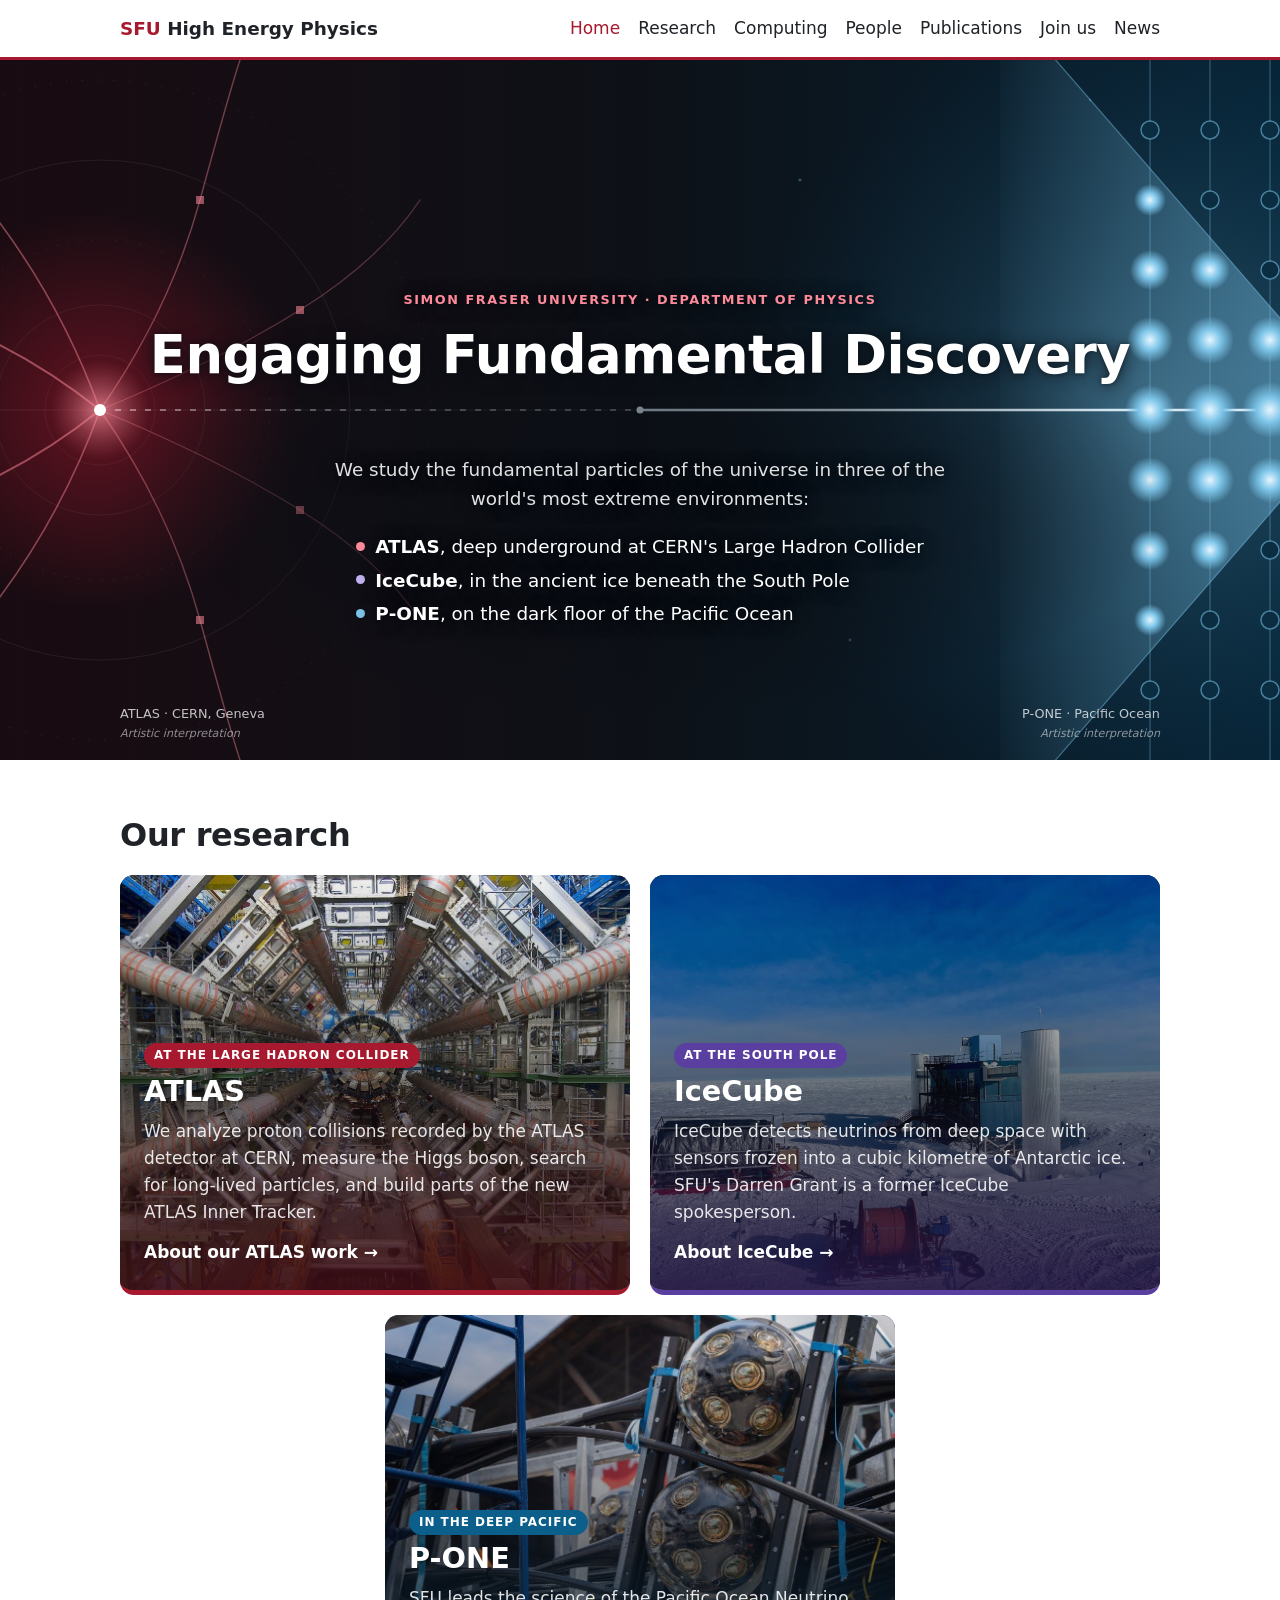
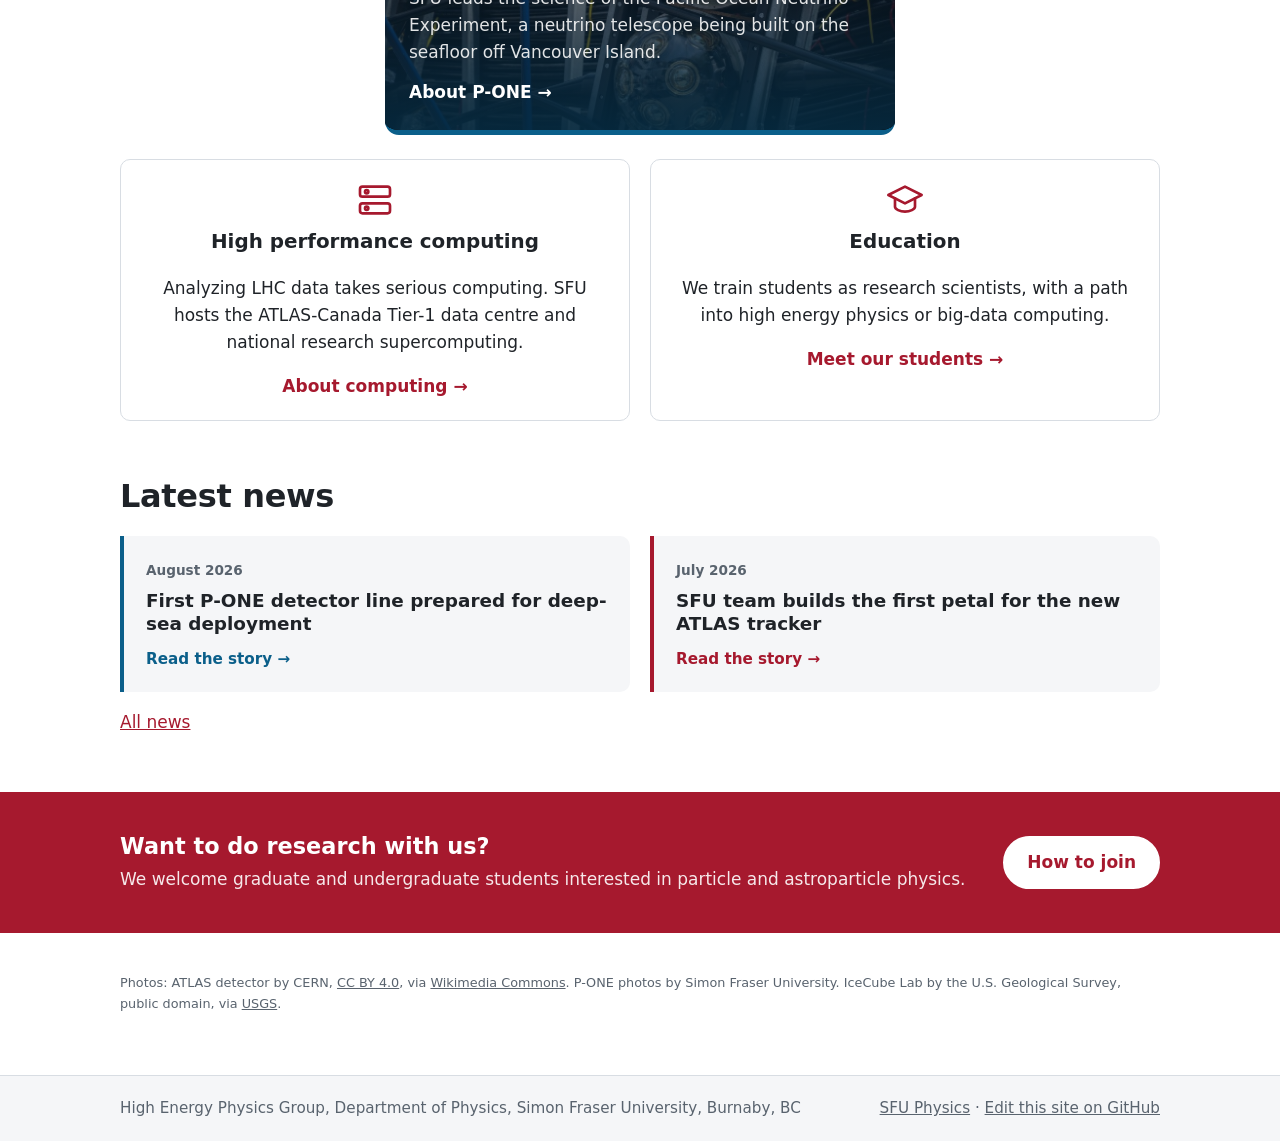
==== commit 2c8d6683: "Add IceCube as a third experiment and expand the Research page - Add a purple IceCube chapter to the" ====
--- a/index.html
+++ b/index.html
@@ -158,7 +158,13 @@
         <h1>Engaging Fundamental Discovery</h1>
       </div>
       <div class="hero-below">
-        <p class="lead">We study the fundamental particles and their interactions, 100 metres under Geneva at the Large Hadron Collider and 2,700 metres down at the bottom of the Pacific Ocean.</p>
+        <p class="lead">We study the fundamental particles of the universe in three of the world's most extreme environments:</p>
+        <!-- One line per experiment; the dot takes the experiment's colour (red ATLAS, purple IceCube, blue P-ONE). -->
+        <ul class="hero-places">
+          <li class="place-atlas"><strong>ATLAS</strong>, deep underground at CERN's Large Hadron Collider</li>
+          <li class="place-ice"><strong>IceCube</strong>, in the ancient ice beneath the South Pole</li>
+          <li class="place-pone"><strong>P&#8209;ONE</strong>, on the dark floor of the Pacific Ocean</li>
+        </ul>
       </div>
     </div>
     <div class="wrap home-hero-labels" aria-hidden="true">
@@ -181,6 +187,15 @@
             <span class="more">About our ATLAS work →</span>
           </div>
         </a>
+        <a class="feature feature-ice" href="research.html#icecube">
+          <img src="images/icecube-lab.jpg" alt="">
+          <div class="feature-text">
+            <span class="tag">At the South Pole</span>
+            <h3>IceCube</h3>
+            <p>IceCube detects neutrinos from deep space with sensors frozen into a cubic kilometre of Antarctic ice. SFU's Darren Grant is a former IceCube spokesperson.</p>
+            <span class="more">About IceCube →</span>
+          </div>
+        </a>
         <a class="feature feature-pone" href="research.html#p-one">
           <img src="images/p-one-modules.jpg" alt="">
           <div class="feature-text">
@@ -235,7 +250,7 @@
     </section>
 
     <div class="wrap">
-      <p class="credits">Photos: ATLAS detector by CERN, <a href="https://creativecommons.org/licenses/by/4.0/">CC BY 4.0</a>, via <a href="https://commons.wikimedia.org/wiki/File:ATLAS.jpg">Wikimedia Commons</a>. P-ONE photos by Simon Fraser University.</p>
+      <p class="credits">Photos: ATLAS detector by CERN, <a href="https://creativecommons.org/licenses/by/4.0/">CC BY 4.0</a>, via <a href="https://commons.wikimedia.org/wiki/File:ATLAS.jpg">Wikimedia Commons</a>. P-ONE photos by Simon Fraser University. IceCube Lab by the U.S. Geological Survey, public domain, via <a href="https://www.usgs.gov/media/images/icecube-lab-south-pole">USGS</a>.</p>
     </div>
   </main>
 
--- a/css/style.css
+++ b/css/style.css
@@ -24,6 +24,10 @@
   --ocean-light: #7cc4e8;  /* blue text on dark backgrounds */
   /* IceCube */
   --ice: #5b3fa0;
+  --ice-dark: #46307d;
+  --ice-deep: #221640;     /* dark IceCube backgrounds */
+  --ice-soft: #f5f2fb;     /* light IceCube backgrounds */
+  --ice-light: #c3b2f0;    /* purple text on dark backgrounds */
   /* Neutrals */
   --night: #0d1117;        /* dark banners and sections */
   --ink: #1f2328;
@@ -117,8 +121,7 @@
 .home-hero h1 { font-size: clamp(2.2rem, 5vw, 3.6rem); max-width: 12em; margin-bottom: 16px; letter-spacing: -0.01em; }
 .home-hero .lead { color: rgba(255, 255, 255, 0.88); max-width: 34em; }
 .eyebrow { text-transform: uppercase; letter-spacing: 0.12em; font-size: 0.8rem; font-weight: 600; color: var(--red-light); margin: 0 0 12px; }
-.buttons { display: flex; flex-wrap: wrap; gap: 12px; margin-top: 28px; }
-.home-hero-labels { margin-top: auto; display: flex; justify-content: space-between; gap: 12px; padding-bottom: 18px; font-size: 0.8rem; color: rgba(255, 255, 255, 0.75); }
+.buttons { display: flex; flex-wrap: wrap; gap: 12px; margin-top: 28px; }.home-hero-labels { margin-top: auto; display: flex; justify-content: space-between; gap: 12px; padding-bottom: 18px; font-size: 0.8rem; color: rgba(255, 255, 255, 0.75); }
 .home-hero-labels span:last-child { text-align: right; }
 .home-hero-labels small { display: block; font-size: 0.7rem; font-style: italic; opacity: 0.7; }
 
@@ -131,9 +134,16 @@
 .facts .wrap { display: grid; grid-template-columns: repeat(auto-fit, minmax(200px, 1fr)); gap: 24px; padding-top: 28px; padding-bottom: 28px; }
 .fact strong { display: block; font-size: 1.9rem; line-height: 1.1; color: var(--red); }
 .fact span { color: var(--muted); font-size: 0.92rem; }
+.fact { text-align: center; }
 
 /* Big photo panels for the experiments */
-.feature-grid { display: grid; grid-template-columns: repeat(auto-fit, minmax(300px, 1fr)); gap: 20px; }
+.feature-grid { display: grid; grid-template-columns: repeat(2, minmax(0, 1fr)); gap: 20px; }
+/* An odd card out (e.g. the third, IceCube) sits centred on its own row, the same width as the others */
+.feature-grid > :last-child:nth-child(odd) { grid-column: 1 / -1; justify-self: center; width: calc(50% - 10px); }
+@media (max-width: 700px) {
+  .feature-grid { grid-template-columns: 1fr; }
+  .feature-grid > :last-child:nth-child(odd) { width: 100%; }
+}
 .feature { position: relative; display: flex; align-items: flex-end; min-height: 420px; border-radius: 14px; overflow: hidden; color: #fff; text-decoration: none; background: var(--night); }
 .feature img { position: absolute; inset: 0; width: 100%; height: 100%; object-fit: cover; transition: transform 0.4s ease; }
 .feature::after { content: ""; position: absolute; inset: 0; background: linear-gradient(to top, rgba(10, 14, 20, 0.92) 0%, rgba(10, 14, 20, 0.55) 50%, rgba(10, 14, 20, 0.05) 100%); }
@@ -188,6 +198,13 @@
 .jump-links { display: flex; flex-wrap: wrap; gap: 10px; margin-top: 24px; }
 .jump-links a { padding: 7px 16px; border: 1px solid rgba(255, 255, 255, 0.5); border-radius: 999px; color: #fff; text-decoration: none; font-weight: 500; font-size: 0.95rem; }
 .jump-links a:hover { background: #fff; color: var(--ink); }
+/* Jump links to one experiment take its colour (news.html, publications.html) */
+.jump-links a.jump-atlas { background: var(--red); border-color: var(--red); }
+.jump-links a.jump-pone { background: var(--ocean); border-color: var(--ocean); }
+.jump-links a.jump-ice { background: var(--ice); border-color: var(--ice); }
+.jump-links a.jump-atlas:hover { background: var(--red-dark); border-color: var(--red-dark); color: #fff; }
+.jump-links a.jump-pone:hover { background: var(--ocean-dark); border-color: var(--ocean-dark); color: #fff; }
+.jump-links a.jump-ice:hover { background: var(--ice-dark); border-color: var(--ice-dark); color: #fff; }
 
 /* ---------- Research page ---------- */
 main.research { padding: 0; }
@@ -369,11 +386,14 @@
 .callout + .callout { margin-top: 20px; }
 .callout-ocean { background: var(--ocean-deep); }
 .callout-ocean .callout-stat strong, .callout-ocean a.on-dark { color: var(--ocean-light); }
+.callout-ice { background: var(--ice-deep); }
+.callout-ice .callout-stat strong, .callout-ice a.on-dark { color: var(--ice-light); }
 
 /* ---------- Research page: one colour-coded "chapter" per experiment ---------- */
-/* Each chapter sets --accent; everything inside picks it up. Red = ATLAS, blue = P-ONE. */
+/* Each chapter sets --accent; everything inside picks it up. Red = ATLAS, blue = P-ONE, purple = IceCube. */
 .chapter-atlas { --accent: var(--red); --accent-soft: var(--red-soft); --accent-dark: var(--red-deep); }
 .chapter-pone  { --accent: var(--ocean); --accent-soft: var(--ocean-soft); --accent-dark: var(--ocean-deep); }
+.chapter-ice   { --accent: var(--ice); --accent-soft: var(--ice-soft); --accent-dark: var(--ice-deep); }
 
 
 /* Chapter banner: full-width photo, darkened in the experiment's colour */
@@ -403,14 +423,58 @@
 .chapter-links a { text-decoration: none; }
 .chapter-links a:hover { text-decoration: underline; }
 
+/* Video beside a short description (research.html, P-ONE). The frame keeps a 16:9 shape at any width. */
+.video-feature { display: grid; grid-template-columns: minmax(0, 3fr) minmax(0, 2fr); gap: 28px; align-items: center; margin-top: 40px; }
+.video-figure { margin: 0; }
+.video-frame { aspect-ratio: 16 / 9; border-radius: 14px; overflow: hidden; background: var(--night); box-shadow: 0 10px 30px rgba(6, 42, 64, 0.25); }
+.video-frame iframe, .video-frame video { display: block; width: 100%; height: 100%; border: 0; }
+.video-frame video { object-fit: cover; background: var(--night); }
+.video-figure figcaption { color: var(--muted); font-size: 0.85rem; margin-top: 8px; }
+.video-figure figcaption a { color: var(--muted); }
+.video-feature .subhead { margin-top: 0; }
+.video-feature p { margin: 0 0 12px; }
+@media (max-width: 800px) { .video-feature { grid-template-columns: 1fr; } }
+
+/* "What students work on": a panel tinted in the experiment's colour, with a colour strip along the top,
+   holding one white tile per topic. Each tile has an icon in a soft rounded square. */
+.student-work { position: relative; overflow: hidden; margin-top: 48px; padding: 34px 32px 32px; border-radius: 18px;
+  background: linear-gradient(160deg, #fff 0%, color-mix(in srgb, var(--accent) 7%, #fff) 100%);
+  border: 1px solid color-mix(in srgb, var(--accent) 16%, var(--line));
+  box-shadow: 0 14px 36px color-mix(in srgb, var(--accent-dark) 12%, transparent); }
+.student-work::before { content: ""; position: absolute; inset: 0 0 auto 0; height: 5px; background: linear-gradient(90deg, var(--accent), color-mix(in srgb, var(--accent) 35%, white)); }
+.student-eyebrow { margin: 0 0 4px; font-size: 0.75rem; font-weight: 700; text-transform: uppercase; letter-spacing: 0.12em; color: var(--accent); }
+.student-work .subhead { margin: 0 0 6px; font-size: 1.5rem; }
+.student-work > p:not(.student-eyebrow) { margin: 0 0 22px; color: var(--muted); max-width: 46em; }
+.student-list { list-style: none; margin: 0; padding: 0; display: grid; grid-template-columns: repeat(2, minmax(0, 1fr)); gap: 14px; }
+.student-list li { display: grid; grid-template-columns: 46px minmax(0, 1fr); gap: 14px; align-items: start; padding: 16px 18px; background: #fff; border: 1px solid color-mix(in srgb, var(--accent) 12%, var(--line)); border-radius: 14px; font-size: 0.93rem; line-height: 1.5; color: var(--muted); transition: transform 0.15s, box-shadow 0.15s, border-color 0.15s; }
+.student-list li:hover { transform: translateY(-2px); border-color: color-mix(in srgb, var(--accent) 35%, var(--line)); box-shadow: 0 8px 20px color-mix(in srgb, var(--accent-dark) 10%, transparent); }
+.student-list .icon { width: 46px; height: 46px; padding: 11px; margin: 0; border-radius: 12px; background: color-mix(in srgb, var(--accent) 11%, white); stroke-width: 1.7; }
+.student-list strong { display: block; color: var(--ink); font-size: 1.02rem; margin: 2px 0 3px; }
+.chapter-body .lead + p { margin-top: 0; }
+@media (max-width: 640px) { .student-work { padding: 28px 18px 20px; } .student-list { grid-template-columns: 1fr; } }
+@media (prefers-reduced-motion: reduce) { .student-list li { transition: none; } .student-list li:hover { transform: none; } }
+
 /* P-ONE numbers card: a deep-ocean gradient */
 .depth-card { display: grid; gap: 1px; border-radius: 14px; overflow: hidden; background: rgba(255, 255, 255, 0.15); box-shadow: 0 10px 30px rgba(6, 42, 64, 0.25); margin-top: 48px; }
-.depth-card div { padding: 18px 24px; color: #fff; }
+.depth-card div { padding: 18px 24px; color: #fff; text-align: center; }
 .depth-card div:nth-child(1) { background: var(--ocean); }
 .depth-card div:nth-child(2) { background: var(--ocean-dark); }
 .depth-card div:nth-child(3) { background: var(--ocean-deep); }
 .depth-card strong { display: block; font-size: 1.9rem; line-height: 1.1; }
 .depth-card span { font-size: 0.9rem; color: rgba(255, 255, 255, 0.8); }
+/* ATLAS: the same numbers card, in red */
+.depth-card-atlas { box-shadow: 0 10px 30px rgba(58, 13, 21, 0.25); }
+.depth-card-atlas div:nth-child(1) { background: var(--red); }
+.depth-card-atlas div:nth-child(2) { background: var(--red-dark); }
+.depth-card-atlas div:nth-child(3) { background: var(--red-deep); }
+/* IceCube: the same numbers card and timeline, in purple */
+.depth-card-ice { box-shadow: 0 10px 30px rgba(34, 22, 64, 0.25); }
+.depth-card-ice div:nth-child(1) { background: var(--ice); }
+.depth-card-ice div:nth-child(2) { background: var(--ice-dark); }
+.depth-card-ice div:nth-child(3) { background: var(--ice-deep); }
+.timeline-ice li.done::before { background: var(--ice); border-color: var(--ice); }
+.timeline-ice li.now::before { border-color: var(--ice); box-shadow: 0 0 0 4px rgba(91, 63, 160, 0.2); }
+.timeline-ice .when { color: var(--ice); }
 
 @media (max-width: 640px) {
   .chapter-banner { min-height: 360px; }
@@ -433,6 +497,10 @@
 .feed-atlas .feed { --feed: var(--red); }
 .feed-pone { background: var(--ocean-soft); border-top: 6px solid var(--ocean); }
 .feed-pone .feed { --feed: var(--ocean); }
+.feed-ice { background: var(--ice-soft); border-top: 6px solid var(--ice); }
+.feed-ice .feed { --feed: var(--ice); }
+.button-ice { background: var(--ice); border-color: var(--ice); }
+.button-ice:hover { background: var(--ice-dark); border-color: var(--ice-dark); }
 
 /* Third project tag: IceCube (purple) */
 .tag-ice { background: var(--ice); }
@@ -470,6 +538,9 @@
 .feature-pone::after { background: linear-gradient(to top, color-mix(in srgb, var(--ocean-deep) 92%, transparent) 0%, rgba(10, 14, 20, 0.5) 50%, rgba(10, 14, 20, 0.05) 100%); }
 .feature-atlas { border-bottom: 5px solid var(--red); }
 .feature-pone { border-bottom: 5px solid var(--ocean); }
+.feature-ice .tag { background: var(--ice); }
+.feature-ice::after { background: linear-gradient(to top, color-mix(in srgb, var(--ice-deep) 92%, transparent) 0%, rgba(10, 14, 20, 0.5) 50%, rgba(10, 14, 20, 0.05) 100%); }
+.feature-ice { border-bottom: 5px solid var(--ice); }
 .hero-credit { position: absolute; z-index: 1; }
 @media (max-width: 640px) { .hero-credit { position: relative; right: auto; bottom: auto; max-width: none; text-align: left; padding: 0 16px 10px; } }
 
@@ -488,6 +559,18 @@
 .home-hero-art::after { background: radial-gradient(ellipse 42% 30% at 50% 64%, rgba(10, 14, 20, 0.8) 0%, rgba(10, 14, 20, 0.4) 60%, rgba(10, 14, 20, 0) 100%); }
 .home-hero-art .home-hero-text { text-align: center; }
 .home-hero-art h1, .home-hero-art .lead { margin-left: auto; margin-right: auto; }
+/* The three places, one per line, each with a dot in its experiment's colour */
+.hero-places { list-style: none; margin: 14px 0 0; padding: 0; display: grid; gap: 4px; font-size: 1.15rem; color: #fff; font-weight: 600; }
+.hero-places li::before { content: ""; display: inline-block; width: 9px; height: 9px; border-radius: 50%; margin-right: 10px; vertical-align: 0.12em; }
+.place-atlas::before { background: var(--red-light); }
+.place-pone::before { background: var(--ocean-light); }
+.place-ice::before { background: var(--ice-light); }
+.hero-places a { color: #fff; text-decoration: none; }
+.hero-places a:hover { text-decoration: underline; }
+.hero-places:has(strong) { font-weight: 400; }
+/* Home banner: the list sits in the centre, but its lines are left-aligned so the dots form a column */
+.home-hero-art .hero-places { grid-template-columns: minmax(0, max-content); justify-content: center; text-align: left; }
+.hero-places strong { font-weight: 700; }
 /* Even dimming keeps both halves of the drawing visible; a soft shadow keeps the text readable over it */
 .home-hero-art .home-hero-text { text-shadow: 0 2px 18px rgba(10, 14, 20, 0.9), 0 0 4px rgba(10, 14, 20, 0.6); }
 .hero-art-lit circle { animation: hero-glow 3.2s ease-in-out infinite alternate; transform-box: fill-box; transform-origin: center; }
@@ -508,9 +591,14 @@
 .diagram svg { display: block; width: 100%; height: auto; border-radius: 14px; box-shadow: 0 10px 30px rgba(6, 42, 64, 0.25); }
 .diagram figcaption { color: var(--muted); font-size: 0.85rem; font-style: italic; margin-top: 8px; }
 /* Diagram beside a single column of steps; stacks on narrow screens */
-.how-it-works { display: grid; grid-template-columns: minmax(0, 3fr) minmax(0, 2fr); gap: 24px; align-items: center; }
+.how-it-works { display: grid; grid-template-columns: minmax(0, 3fr) minmax(0, 2fr); gap: 24px; align-items: start; }
 .how-it-works .diagram { margin: 0; }
-.how-it-works .steps { grid-template-columns: 1fr; }
+/* Compact steps beside the diagram, so the two columns come out about the same height */
+.how-it-works .steps { grid-template-columns: 1fr; gap: 10px; }
+.how-it-works .steps li { padding: 14px 16px 14px 56px; }
+.how-it-works .steps li::before { left: 14px; top: 14px; width: 30px; height: 30px; font-size: 0.9rem; }
+.how-it-works .steps h4 { margin: 3px 0 4px; }
+.how-it-works .steps p { font-size: 0.9rem; line-height: 1.5; }
 @media (max-width: 800px) { .how-it-works { grid-template-columns: 1fr; } }
 
 /* Stand-in when there is no photo yet: a blank, neutral profile outline (head, shoulders, lab-coat collar) on the soft card background.
@@ -532,3 +620,7 @@
   background-size: 88%, cover;
   background-position: center 75%, center;
 }
+
+/* Icon tiles (any card that starts with an .icon): icon, heading and text centred */
+.topic:has(> .icon), .card-link:has(> .icon) { text-align: center; }
+.topic > .icon, .card-link > .icon { display: block; margin: 0 auto 10px; width: 40px; height: 40px; }
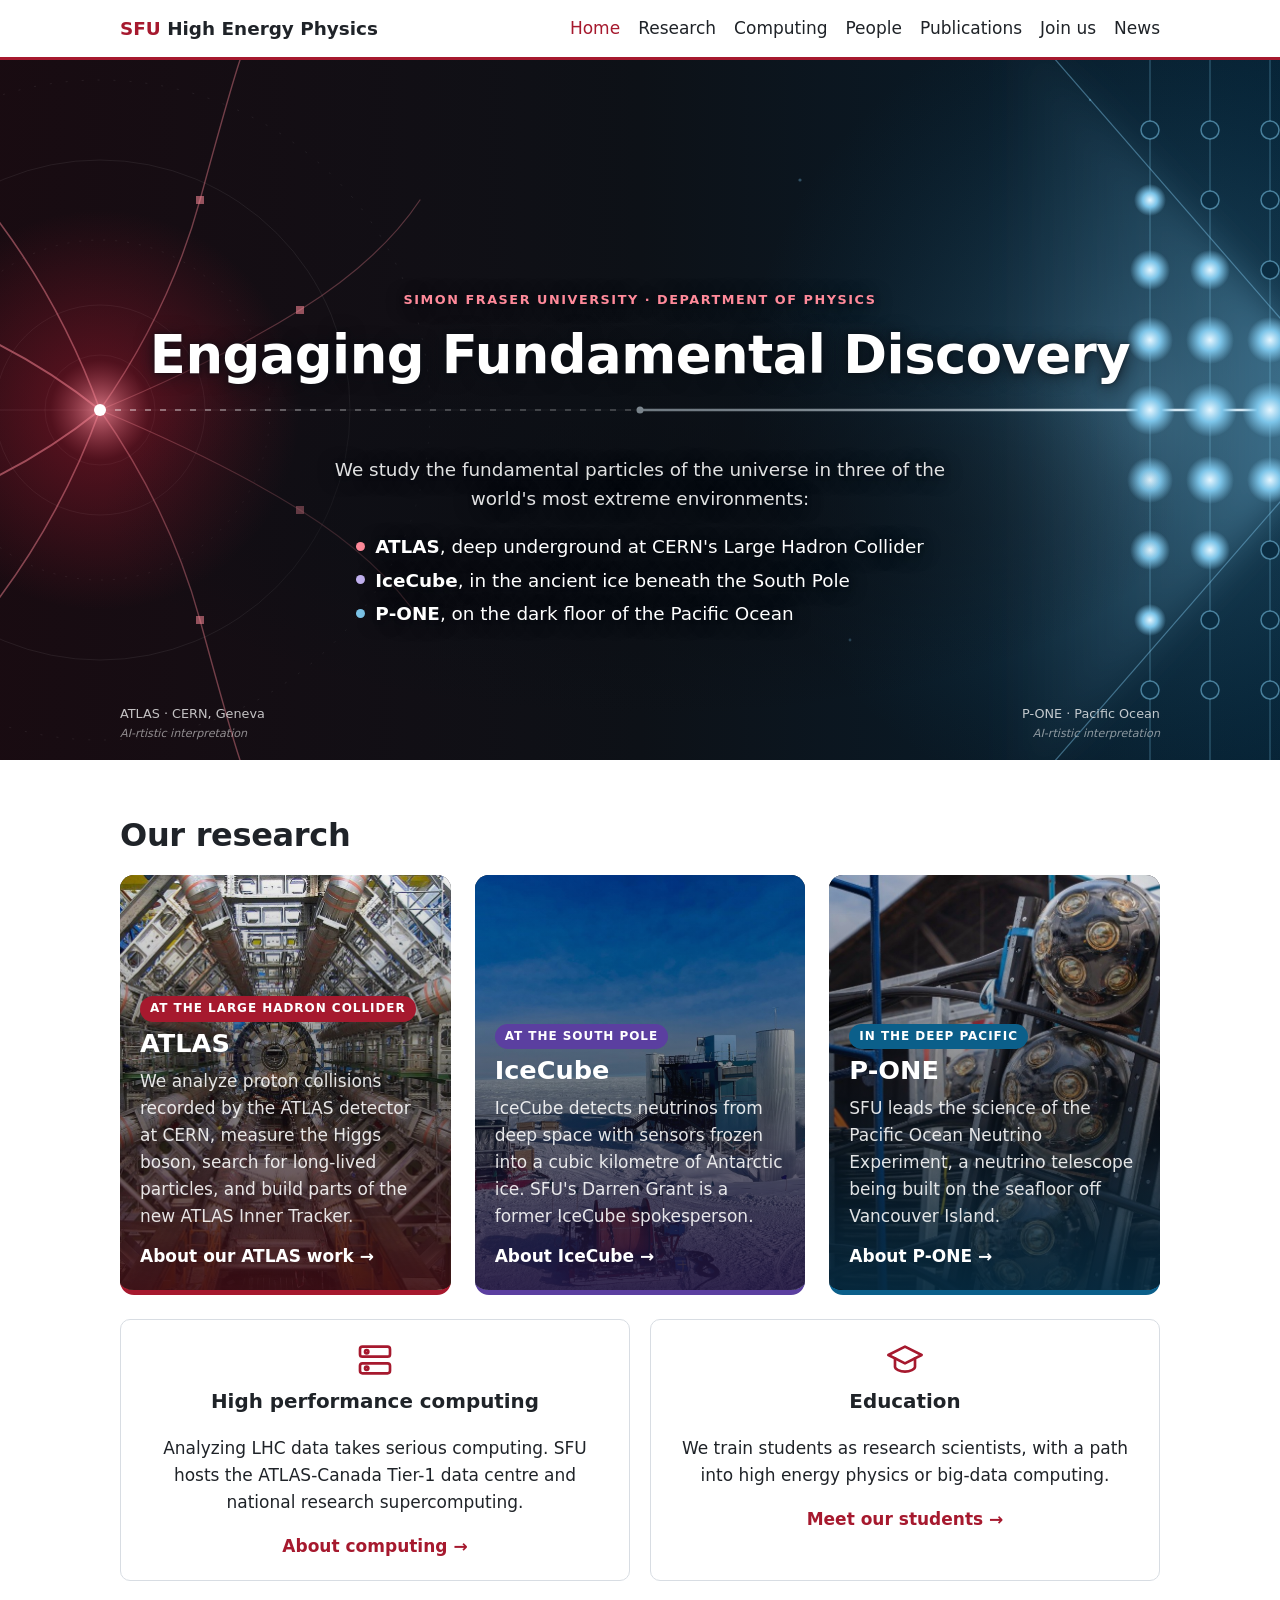
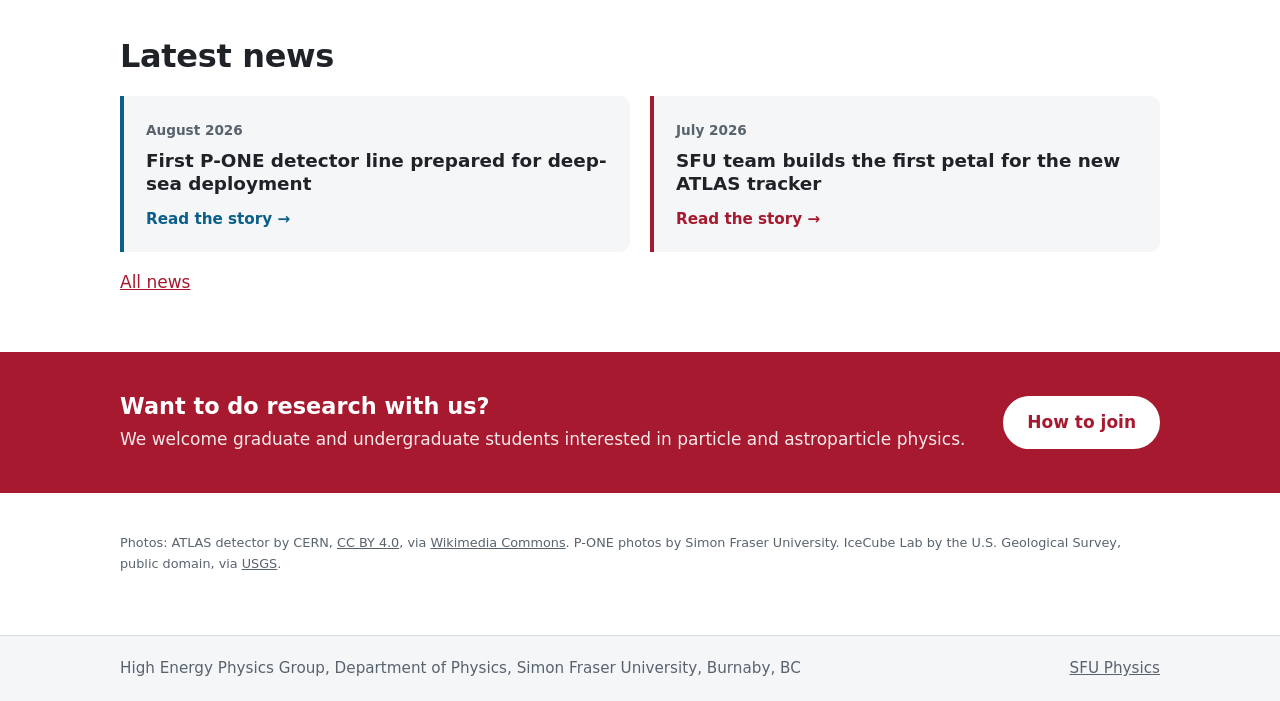
==== commit 6fec87e6: "Commit this update with new people images and project switch JS" ====
--- a/index.html
+++ b/index.html
@@ -52,10 +52,15 @@
           <stop offset="0" stop-color="#7cc4e8" stop-opacity="0.3"/>
           <stop offset="1" stop-color="#0b5f8a" stop-opacity="0"/>
         </radialGradient>
+        <!-- fades all the way out at the cone's wide end, so there is no edge where the cone stops -->
         <linearGradient id="art-cone" x1="1" y1="0" x2="0" y2="0">
-          <stop offset="0" stop-color="#7cc4e8" stop-opacity="0.55"/>
-          <stop offset="1" stop-color="#7cc4e8" stop-opacity="0.03"/>
+          <stop offset="0" stop-color="#7cc4e8" stop-opacity="0.5"/>
+          <stop offset="0.45" stop-color="#7cc4e8" stop-opacity="0.18"/>
+          <stop offset="1" stop-color="#7cc4e8" stop-opacity="0"/>
         </linearGradient>
+        <filter id="art-soft" x="-10%" y="-10%" width="120%" height="120%">
+          <feGaussianBlur stdDeviation="18"/>
+        </filter>
         <radialGradient id="art-module" cx="0.5" cy="0.5" r="0.5">
           <stop offset="0" stop-color="#e6f6ff"/>
           <stop offset="0.45" stop-color="#7cc4e8"/>
@@ -108,7 +113,7 @@
 
       <!-- ===== P-ONE (right): the charged particle and its Cherenkov cone (group shifted right to frame the centred text) ===== -->
       <g transform="translate(120 0)">
-      <polygon points="1400,350 1040,-64 1040,764" fill="url(#art-cone)"/>
+      <polygon points="1400,350 1040,-64 1040,764" fill="url(#art-cone)" filter="url(#art-soft)"/>
       <g stroke="#7cc4e8" stroke-opacity="0.45" stroke-width="1.2">
         <line x1="1400" y1="350" x2="1040" y2="-64"/>
         <line x1="1400" y1="350" x2="1040" y2="764"/>
@@ -168,8 +173,8 @@
       </div>
     </div>
     <div class="wrap home-hero-labels" aria-hidden="true">
-      <span>ATLAS · CERN, Geneva<small>Artistic interpretation</small></span>
-      <span>P-ONE · Pacific Ocean<small>Artistic interpretation</small></span>
+      <span>ATLAS · CERN, Geneva<small>AI-rtistic interpretation</small></span>
+      <span>P-ONE · Pacific Ocean<small>AI-rtistic interpretation</small></span>
     </div>
   </section>
 
@@ -177,7 +182,7 @@
 
     <div class="wrap">
       <h2 class="section-title">Our research</h2>
-      <div class="feature-grid">
+      <div class="feature-grid feature-grid-3">
         <a class="feature feature-atlas" href="research.html#atlas">
           <img src="images/atlas-detector.jpg" alt="">
           <div class="feature-text">
@@ -258,7 +263,7 @@
   <footer class="site-footer">
     <div class="wrap">
       <span>High Energy Physics Group, Department of Physics, Simon Fraser University, Burnaby, BC</span>
-      <span><a href="https://www.sfu.ca/physics.html">SFU Physics</a> · <a href="https://github.com/annabellegrimes/sfu-hep-website">Edit this site on GitHub</a></span>
+      <span><a href="https://www.sfu.ca/physics.html">SFU Physics</a></span>
     </div>
   </footer>
   <!-- END FOOTER -->
--- a/css/style.css
+++ b/css/style.css
@@ -30,21 +30,27 @@
   --ice-light: #c3b2f0;    /* purple text on dark backgrounds */
   /* Neutrals */
   --night: #0d1117;        /* dark banners and sections */
+  /* Red glow on the right of the project switcher, flat top to bottom so the banner above can fade into it */
+  --switch-glow: radial-gradient(40% 2000% at 85% 50%, rgba(166, 25, 46, 0.35), transparent 70%);
   --ink: #1f2328;
   --muted: #59636e;
   --grey: #9aa3ad;         /* "other experiment" */
   --line: #d8dde3;
   --bg: #ffffff;
   --bg-soft: #f5f6f8;
-  --max: 1080px;
+  /* Content width: 1080px on laptops, growing with the window on large screens up to 1680px */
+  --max: clamp(1080px, 78vw, 1680px);
 }
 
 * { box-sizing: border-box; }
+
+/* Text grows a little with the content width on large screens (16px up to 19px), so lines don't get too long */
+html { font-size: clamp(16px, 0.25vw + 12.4px, 19px); }
 
 body {
   margin: 0;
   font-family: system-ui, -apple-system, "Segoe UI", Roboto, Helvetica, Arial, sans-serif;
-  font-size: 17px;
+  font-size: 1.0625rem;
   line-height: 1.6;
   color: var(--ink);
   background: var(--bg);
@@ -143,6 +149,14 @@
 @media (max-width: 700px) {
   .feature-grid { grid-template-columns: 1fr; }
   .feature-grid > :last-child:nth-child(odd) { width: 100%; }
+}
+/* Three across (index.html, join.html). On join.html each card sits under its column of the facts strip: same 24px gap as .facts */
+.feature-grid-3 { grid-template-columns: repeat(3, minmax(0, 1fr)); gap: 24px; }
+.feature-grid-3 > :last-child:nth-child(odd) { grid-column: auto; justify-self: stretch; width: auto; }
+.feature-grid-3 .feature-text { padding: 20px; }
+.feature-grid-3 .feature h3 { font-size: 1.6rem; }
+@media (max-width: 900px) {
+  .feature-grid-3 { grid-template-columns: 1fr; }
 }
 .feature { position: relative; display: flex; align-items: flex-end; min-height: 420px; border-radius: 14px; overflow: hidden; color: #fff; text-decoration: none; background: var(--night); }
 .feature img { position: absolute; inset: 0; width: 100%; height: 100%; object-fit: cover; transition: transform 0.4s ease; }
@@ -266,6 +280,10 @@
 /* Hero without a photo: a faint grid pattern instead. */
 .page-hero-grid { background-color: var(--night); background-image: linear-gradient(rgba(255, 255, 255, 0.05) 1px, transparent 1px), linear-gradient(90deg, rgba(255, 255, 255, 0.05) 1px, transparent 1px); background-size: 32px 32px; }
 .page-hero-grid::after { background: radial-gradient(ellipse at 85% 30%, rgba(166, 25, 46, 0.45), transparent 60%); }
+/* With a project switcher below (research.html, news.html), banner and bar read as one panel: the grid is laid from the
+   banner's bottom edge so its lines run on into the bar, and the banner uses the bar's glow (one band, top to bottom). */
+body:has(.project-switch) .page-hero-grid { background-position: left bottom; }
+body:has(.project-switch) .page-hero-grid::after { background: var(--switch-glow); }
 
 .provides { padding: 24px 28px; border: 1px solid var(--line); border-radius: 14px; background: var(--bg); }
 .provides h3 { margin-top: 0; }
@@ -318,11 +336,34 @@
 .people .name { font-size: 1.08rem; }
 .people .name a { color: var(--ink); text-decoration: none; }
 .people .name a:hover { color: var(--red); }
+.people .role a { color: inherit; text-decoration: none; }
+.people .role a:hover { color: var(--red); text-decoration: underline; }
 /* Smaller cards with a round badge, for former members */
 .people-compact { grid-template-columns: repeat(auto-fill, minmax(260px, 1fr)); }
 .people-compact li { display: grid; grid-template-columns: 56px 1fr; column-gap: 14px; align-items: center; align-content: center; padding: 14px 16px; }
 .people-compact .photo { grid-row: span 3; width: 56px; margin: 0; border-radius: 50%; }
 .people-compact .name, .people-compact .role { padding: 0; }
+
+/* Photo-card lists pick their column count from how many cards they have, so rows come out balanced:
+   1-3 cards fill one row; 4 and 8 make rows of 4; 5, 6 and 9 make rows of 3 (5 = 3 + 2); anything else gets 4 per row.
+   Every card is the width of one in a row of 4, so photos are the same size in every list; shorter rows sit centred.
+   Phones keep 2 per row (see the 640px block further down). */
+@media (min-width: 641px) {
+  .people:not(.people-compact) { --card: calc((100% - 60px) / 4); grid-template-columns: repeat(4, var(--card)); justify-content: center; }
+  .people:not(.people-compact):has(> li:last-child:nth-child(1)) { grid-template-columns: var(--card); }
+  .people:not(.people-compact):has(> li:last-child:nth-child(2)) { grid-template-columns: repeat(2, var(--card)); }
+  .people:not(.people-compact):has(> li:last-child:nth-child(3)),
+  .people:not(.people-compact):has(> li:last-child:nth-child(5)),
+  .people:not(.people-compact):has(> li:last-child:nth-child(6)),
+  .people:not(.people-compact):has(> li:last-child:nth-child(9)) { grid-template-columns: repeat(3, var(--card)); }
+  /* The heading of a centred list lines up with its first card: indent = (full width - n cards - gaps) / 2 */
+  .wrap:has(> .people:not(.people-compact) > li:last-child:nth-child(3)) > .section-title,
+  .wrap:has(> .people:not(.people-compact) > li:last-child:nth-child(5)) > .section-title,
+  .wrap:has(> .people:not(.people-compact) > li:last-child:nth-child(6)) > .section-title,
+  .wrap:has(> .people:not(.people-compact) > li:last-child:nth-child(9)) > .section-title { margin-left: calc(12.5% + 2.5px); }
+  .wrap:has(> .people:not(.people-compact) > li:last-child:nth-child(2)) > .section-title { margin-left: calc(25% + 5px); }
+  .wrap:has(> .people:not(.people-compact) > li:last-child:nth-child(1)) > .section-title { margin-left: calc(37.5% + 7.5px); }
+}
 
 /* ---------- Publications page ---------- */
 .thesis-year { display: grid; grid-template-columns: 120px 1fr; gap: 24px; padding: 24px 0; border-top: 1px solid var(--line); }
@@ -354,6 +395,21 @@
 .path { padding: 28px; border-radius: 14px; background: var(--bg); border: 1px solid var(--line); scroll-margin-top: 12px; }
 .path h2 { margin: 10px 0 20px; font-size: 1.6rem; }
 .path .steps { grid-template-columns: 1fr; }
+
+/* Join page: facts strip with one colour per experiment, and "who to contact" cards with the experiment's colour on top. */
+.fact-atlas strong { color: var(--red); }
+.fact-ice strong { color: var(--ice); }
+.fact-pone strong { color: var(--ocean); }
+.contact-grid { display: grid; grid-template-columns: repeat(auto-fit, minmax(220px, 1fr)); gap: 16px; margin-top: 24px; }
+.contact { --c: var(--red); padding: 22px 24px; border-radius: 14px; background: var(--bg); border: 1px solid var(--line); border-top: 5px solid var(--c); }
+.contact-ice { --c: var(--ice); }
+.contact-pone { --c: var(--ocean); }
+.contact h3 { margin: 0 0 10px; color: var(--c); font-size: 1.3rem; }
+.contact ul { list-style: none; margin: 0; padding: 0; display: grid; gap: 6px; }
+.contact a { color: var(--ink); font-weight: 600; text-decoration: none; }
+.contact a::after { content: " →"; color: var(--c); }
+.contact a:hover { color: var(--c); }
+.contact-more { margin: 24px 0 0; color: var(--muted); }
 .steps-red li::before { background: var(--red); }
 
 @media (max-width: 640px) {
@@ -371,7 +427,10 @@
 }
 
 /* External news feed (P-ONE collaboration news on news.html) */
-.section-head { display: flex; flex-wrap: wrap; align-items: flex-end; justify-content: space-between; gap: 20px; margin-bottom: 28px; }
+/* Text on the left, button always bottom-right, whatever the length of the text; stacked on phones */
+.section-head { display: grid; grid-template-columns: minmax(0, 1fr) auto; align-items: end; gap: 20px 40px; margin-bottom: 28px; }
+.section-head .button { white-space: nowrap; }
+@media (max-width: 640px) { .section-head { grid-template-columns: 1fr; } .section-head .button { justify-self: start; } }
 .section-head h2 { margin: 10px 0 8px; }
 .section-head .lead { margin: 0; }
 .button-ocean { background: var(--ocean); border-color: var(--ocean); }
@@ -395,12 +454,41 @@
 .chapter-pone  { --accent: var(--ocean); --accent-soft: var(--ocean-soft); --accent-dark: var(--ocean-deep); }
 .chapter-ice   { --accent: var(--ice); --accent-soft: var(--ice-soft); --accent-dark: var(--ice-deep); }
 
+/* Project switcher (research.html, news.html): a dark bar that sticks to the top of the screen while you are inside the
+   element that contains it. js/project-switch.js marks the current link (aria-current) and sets --progress (0 to 1) for the
+   line along the bottom. Each link takes its experiment's colour: --c fills the current link, --c-light is its text otherwise. */
+/* Background matches the dark page banners (.page-hero-grid): night blue, faint grid, red glow on the right. */
+.project-switch { --accent: #fff; position: sticky; top: 0; z-index: 10; background-color: var(--night); background-image: var(--switch-glow), linear-gradient(rgba(255, 255, 255, 0.05) 1px, transparent 1px), linear-gradient(90deg, rgba(255, 255, 255, 0.05) 1px, transparent 1px); background-size: auto, 32px 32px, 32px 32px; box-shadow: 0 4px 16px rgba(0, 0, 0, 0.18); }
+.project-switch .wrap { display: flex; flex-wrap: wrap; justify-content: center; gap: 8px; padding-top: 18px; padding-bottom: 21px; } /* bottom = top + the 3px progress line */
+.project-switch a { --c: #fff; --c-light: rgba(255, 255, 255, 0.85); display: inline-flex; align-items: center; gap: 8px; padding: 6px 16px; border: 1px solid rgba(255, 255, 255, 0.22); border-radius: 999px; color: var(--c-light); font-weight: 600; font-size: 0.95rem; text-decoration: none; transition: background 0.15s, color 0.15s, border-color 0.15s; }
+.project-switch a::before { content: ""; width: 8px; height: 8px; border-radius: 50%; background: currentColor; }
+.project-switch a.switch-atlas { --c: var(--red); --c-light: var(--red-light); }
+.project-switch a.switch-ice { --c: var(--ice); --c-light: var(--ice-light); }
+.project-switch a.switch-pone { --c: var(--ocean); --c-light: var(--ocean-light); }
+.project-switch a:hover { background: rgba(255, 255, 255, 0.1); border-color: rgba(255, 255, 255, 0.4); color: var(--c-light); }
+.project-switch a[aria-current] { background: var(--c); border-color: var(--c); color: #fff; }
+.project-switch a.switch-group[aria-current] { color: var(--ink); }
+.project-switch:has(a.switch-atlas[aria-current]) { --accent: var(--red-light); }
+.project-switch:has(a.switch-ice[aria-current]) { --accent: var(--ice-light); }
+.project-switch:has(a.switch-pone[aria-current]) { --accent: var(--ocean-light); }
+.project-switch::after { content: ""; position: absolute; left: 0; bottom: 0; height: 3px; width: calc(var(--progress, 0) * 100%); background: var(--accent); }
+/* Links that jump below the bar land just under it (chapter banners are fine to tuck behind it). */
+.project-switch ~ .research-section, .project-switch ~ * .callout { scroll-margin-top: 64px; }
+@media (prefers-reduced-motion: no-preference) { html:has(.project-switch) { scroll-behavior: smooth; } }
+@media (max-width: 460px) {
+  .project-switch .wrap { gap: 5px; padding-left: 10px; padding-right: 10px; }
+  .project-switch a { padding: 5px 10px; font-size: 0.85rem; }
+  .project-switch a::before { display: none; }
+}
+
 
 /* Chapter banner: full-width photo, darkened in the experiment's colour */
 .chapter { scroll-margin-top: 0; }
 .chapter-banner { position: relative; min-height: 440px; display: flex; align-items: flex-end; color: #fff; background: var(--accent-dark); overflow: hidden; }
 .chapter-banner > img { position: absolute; inset: 0; width: 100%; height: 100%; object-fit: cover; }
 .chapter-banner::after { content: ""; position: absolute; inset: 0; background: linear-gradient(to top, var(--accent-dark) 0%, color-mix(in srgb, var(--accent-dark) 70%, transparent) 45%, color-mix(in srgb, var(--accent-dark) 15%, transparent) 100%); }
+/* The first chapter's photo fades in from the project switcher's night blue above it, so there is no hard edge between them */
+.project-switch + .chapter .chapter-banner::before { content: ""; position: absolute; z-index: 1; inset: 0 0 auto 0; height: 160px; background: linear-gradient(to bottom, var(--night) 0%, color-mix(in srgb, var(--night) 60%, transparent) 40%, transparent 100%); }
 .chapter-banner-text { position: relative; z-index: 1; width: 100%; padding-top: 80px; padding-bottom: 56px; }
 .chapter-kicker { margin: 0; font-size: 0.85rem; font-weight: 700; text-transform: uppercase; letter-spacing: 0.12em; color: color-mix(in srgb, var(--accent) 35%, white); }
 .chapter-banner h2 { font-size: clamp(3rem, 8vw, 5.5rem); line-height: 1; margin: 6px 0 12px; letter-spacing: -0.02em; }
@@ -419,6 +507,24 @@
 .chapter .callout-stat strong { color: color-mix(in srgb, var(--accent) 45%, white); }
 .chapter .subhead { color: var(--accent-dark); }
 .split-top { align-items: start; margin-top: 8px; }
+/* The numbers card sits vertically centred against the timeline beside it */
+.split-top > .depth-card { align-self: center; margin-top: 0; }
+/* Source references: small superscript numbers that link straight to the source, and a short list at the end of each chapter */
+sup.ref { font-size: 0.68em; line-height: 0; margin-left: 1px; }
+sup.ref a { color: var(--accent, var(--red)); text-decoration: none; font-weight: 600; padding: 0 1px; }
+sup.ref a:hover { text-decoration: underline; }
+.depth-card sup.ref a, .callout sup.ref a { color: inherit; opacity: 0.8; }
+.sources { margin-top: 40px; font-size: 0.85rem; color: var(--muted); }
+.sources h4 { margin: 0 0 6px; font-size: 0.9rem; color: var(--ink); }
+.sources ol { margin: 0; padding-left: 1.6em; display: grid; gap: 2px; }
+.sources a { color: var(--muted); }
+.sources a:hover { color: var(--accent, var(--red)); }
+/* The SFU and TRIUMF section (research.html) sits outside the chapters, so it takes the site red as its accent */
+#triumf { --accent: var(--red); }
+#triumf .contact p { margin: 0 0 12px; }
+#triumf .contact p:last-child { margin-bottom: 0; font-weight: 600; }
+#triumf .contact p:last-child a { color: var(--c); }
+.contact sup.ref a::after { content: none; }
 .chapter-links { display: flex; flex-wrap: wrap; gap: 8px 24px; margin: 40px 0 0; padding-top: 20px; border-top: 1px solid color-mix(in srgb, var(--accent) 20%, var(--line)); font-weight: 600; }
 .chapter-links a { text-decoration: none; }
 .chapter-links a:hover { text-decoration: underline; }
@@ -446,7 +552,7 @@
 .student-work .subhead { margin: 0 0 6px; font-size: 1.5rem; }
 .student-work > p:not(.student-eyebrow) { margin: 0 0 22px; color: var(--muted); max-width: 46em; }
 .student-list { list-style: none; margin: 0; padding: 0; display: grid; grid-template-columns: repeat(2, minmax(0, 1fr)); gap: 14px; }
-.student-list li { display: grid; grid-template-columns: 46px minmax(0, 1fr); gap: 14px; align-items: start; padding: 16px 18px; background: #fff; border: 1px solid color-mix(in srgb, var(--accent) 12%, var(--line)); border-radius: 14px; font-size: 0.93rem; line-height: 1.5; color: var(--muted); transition: transform 0.15s, box-shadow 0.15s, border-color 0.15s; }
+.student-list li { display: grid; grid-template-columns: 46px minmax(0, 1fr); gap: 14px; align-items: center; padding: 16px 18px; background: #fff; border: 1px solid color-mix(in srgb, var(--accent) 12%, var(--line)); border-radius: 14px; font-size: 0.93rem; line-height: 1.5; color: var(--muted); transition: transform 0.15s, box-shadow 0.15s, border-color 0.15s; }
 .student-list li:hover { transform: translateY(-2px); border-color: color-mix(in srgb, var(--accent) 35%, var(--line)); box-shadow: 0 8px 20px color-mix(in srgb, var(--accent-dark) 10%, transparent); }
 .student-list .icon { width: 46px; height: 46px; padding: 11px; margin: 0; border-radius: 12px; background: color-mix(in srgb, var(--accent) 11%, white); stroke-width: 1.7; }
 .student-list strong { display: block; color: var(--ink); font-size: 1.02rem; margin: 2px 0 3px; }
@@ -577,12 +683,25 @@
 .hero-art-lit circle:nth-child(2n) { animation-delay: -1.4s; }
 .hero-art-lit circle:nth-child(3n) { animation-delay: -2.3s; }
 @keyframes hero-glow { from { opacity: 0.55; } to { opacity: 1; } }
-/* On phones, show the middle of the drawing, where the two halves meet */
+/* On phones, the text is no longer laid over the drawing. The eyebrow, title and lead come first,
+   then the whole drawing as a strip with its two labels under it, then the list of experiments.
+   display: contents lets the text's wrappers step aside so each line can be ordered on its own. */
 @media (max-width: 640px) {
-  .home-hero-art::after { background: rgba(10, 14, 20, 0.55); }
-  .home-hero-art .hero-above { padding-bottom: 16px; }
-  .home-hero-art .hero-below { padding-top: 18px; }
-  .hero-art { left: 50%; width: auto; height: 100%; aspect-ratio: 16 / 7; transform: translateX(-50%); }
+  .home-hero-art { min-height: 0; }
+  .home-hero-art::after { display: none; }
+  .home-hero-art .home-hero-text, .home-hero-art .hero-above, .home-hero-art .hero-below { display: contents; }
+  .home-hero-art .hero-above > *, .home-hero-art .hero-below > * { padding-left: 20px; padding-right: 20px; }
+  .home-hero-art .eyebrow { order: 1; padding-top: 28px; }
+  .home-hero-art .hero-above h1 { order: 2; margin-bottom: 14px; }
+  .home-hero-art .lead { order: 3; margin-bottom: 24px; }
+  .hero-art { order: 4; position: relative; height: auto; aspect-ratio: 16 / 7; }
+  .home-hero-art .home-hero-labels { order: 5; margin-top: 0; padding-top: 8px; padding-bottom: 0; font-size: 0.75rem; }
+  .home-hero-art .hero-places { order: 6; margin-top: 20px; padding-bottom: 44px; }
+  .home-hero-art .eyebrow { letter-spacing: 0.06em; font-size: 0.72rem; }
+  .hero-places { font-size: 1rem; gap: 8px; }
+  /* Wrapped lines start under the text, not under the dot */
+  .hero-places li { padding-left: 19px; }
+  .hero-places li::before { margin-left: -19px; }
 }
 @media (prefers-reduced-motion: reduce) { .hero-art-lit circle { animation: none; } }
 
